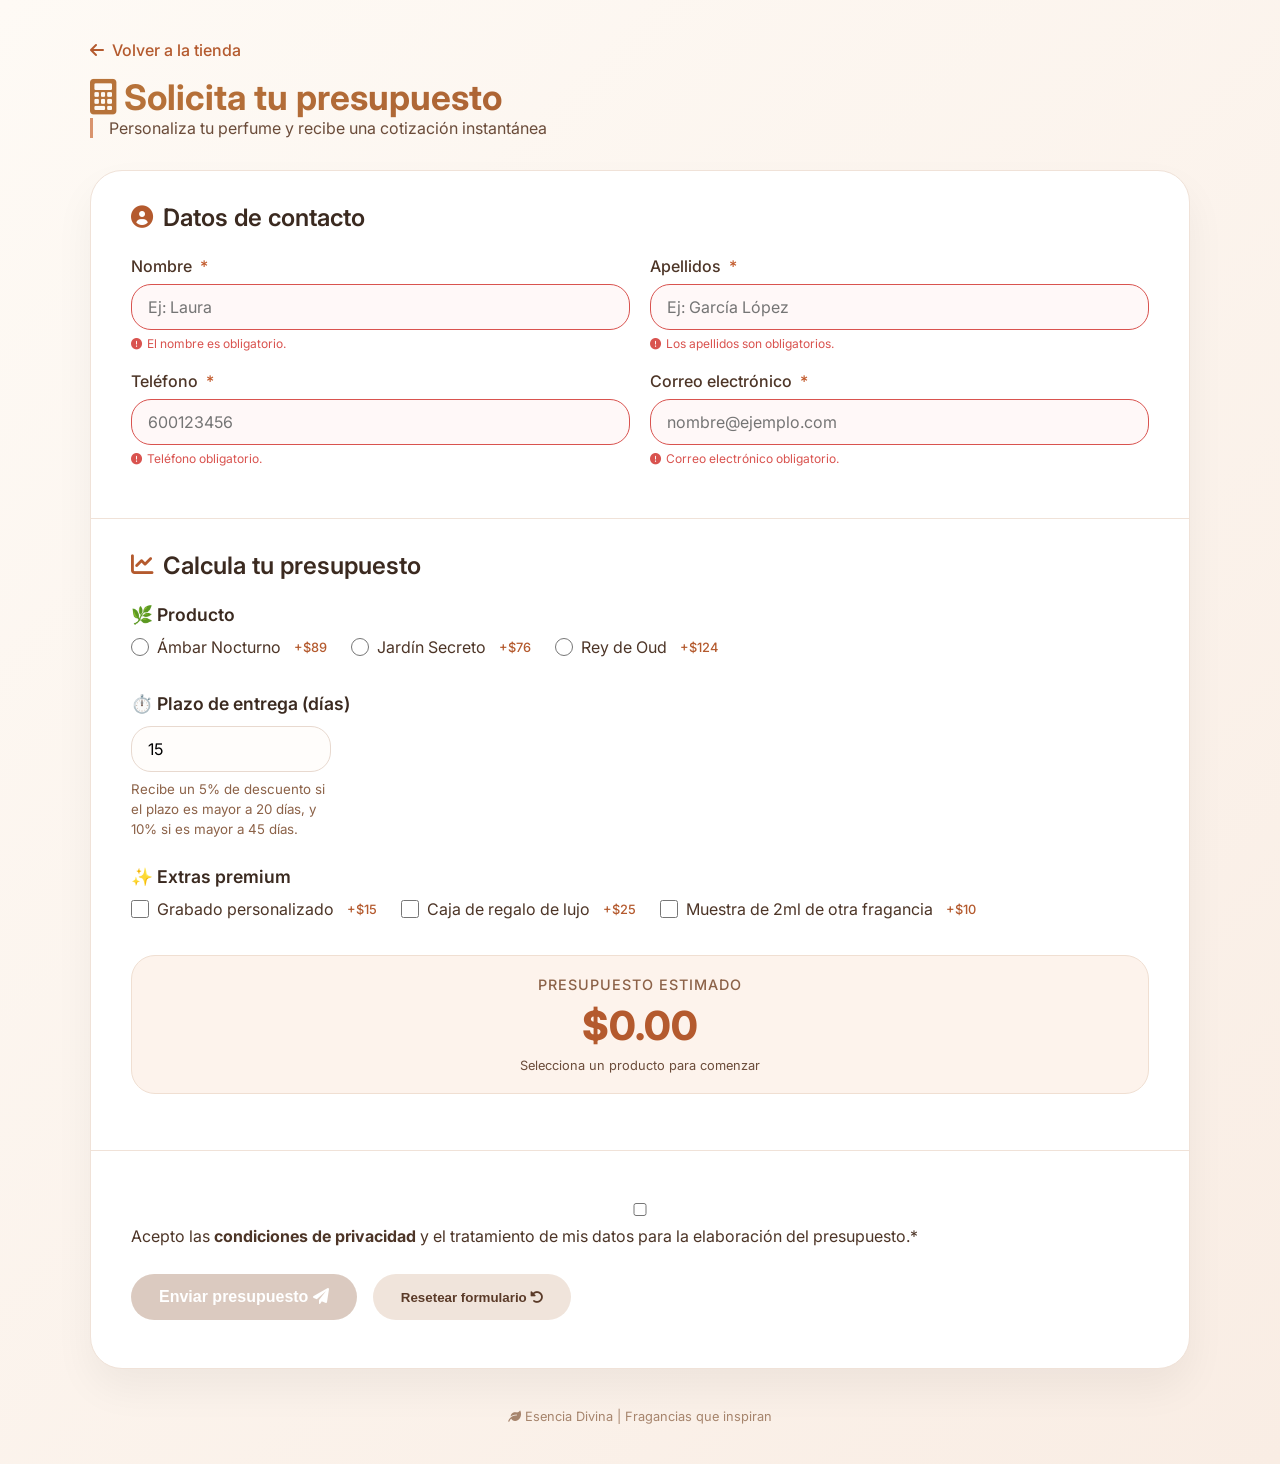
==== presupuesto2.html @ 8c03ccad "se modifica la barra de navegacion se ajusta tamaño de imagenes" ====
<!DOCTYPE html>
<html lang="es">
<head>
  <meta charset="UTF-8">
  <meta name="viewport" content="width=device-width, initial-scale=1.0">
  <title>Presupuesto - Esencia Divina</title>
  <!-- Google Fonts + Font Awesome -->
  <link href="https://fonts.googleapis.com/css2?family=Inter:opsz,wght@14..32,300;400;500;600;700&display=swap" rel="stylesheet">
  <link rel="stylesheet" href="https://cdnjs.cloudflare.com/ajax/libs/font-awesome/6.0.0-beta3/css/all.min.css">
  <style>
    * {
      margin: 0;
      padding: 0;
      box-sizing: border-box;
    }

    body {
      font-family: 'Inter', sans-serif;
      background: linear-gradient(135deg, #fefaf5 0%, #f9ede4 100%);
      color: #2e241f;
      min-height: 100vh;
      padding: 40px 24px;
    }

    .container {
      max-width: 1100px;
      margin: 0 auto;
    }

    /* Header con volver */
    .header-presupuesto {
      margin-bottom: 32px;
    }

    .back-link {
      display: inline-flex;
      align-items: center;
      gap: 8px;
      color: #b45a2e;
      text-decoration: none;
      font-weight: 500;
      transition: 0.2s;
    }

    .back-link:hover {
      color: #7a3b1c;
      transform: translateX(-3px);
    }

    h1 {
      font-size: 2.2rem;
      margin-top: 16px;
      font-weight: 700;
      background: linear-gradient(135deg, #b8743a, #9b4b2c);
      background-clip: text;
      -webkit-background-clip: text;
      color: transparent;
    }

    .subtitle {
      color: #6b4c3a;
      margin-bottom: 32px;
      border-left: 3px solid #d9946e;
      padding-left: 16px;
    }

    /* Tarjeta formulario */
    .form-card {
      background: white;
      border-radius: 32px;
      box-shadow: 0 20px 40px rgba(0, 0, 0, 0.05);
      overflow: hidden;
      border: 1px solid #f0e2d8;
    }

    .form-section {
      padding: 32px 40px;
      border-bottom: 1px solid #f0e2d8;
    }

    .form-section:last-child {
      border-bottom: none;
    }

    .section-title {
      font-size: 1.5rem;
      font-weight: 600;
      margin-bottom: 24px;
      display: flex;
      align-items: center;
      gap: 10px;
      color: #3b2a20;
    }

    .section-title i {
      color: #b45a2e;
      font-size: 1.4rem;
    }

    .form-group {
      margin-bottom: 20px;
    }

    label {
      display: block;
      font-weight: 500;
      margin-bottom: 8px;
      color: #4d3527;
    }

    label .required {
      color: #c25a2c;
      margin-left: 4px;
    }

    input, select {
      width: 100%;
      padding: 12px 16px;
      border: 1.5px solid #e8d9cf;
      border-radius: 20px;
      font-family: 'Inter', sans-serif;
      font-size: 1rem;
      transition: 0.2s;
      background: #fffdfb;
    }

    input:focus, select:focus {
      outline: none;
      border-color: #b45a2e;
      box-shadow: 0 0 0 3px rgba(180, 90, 46, 0.1);
    }

    .error-msg {
      font-size: 0.75rem;
      color: #d9534f;
      margin-top: 6px;
      display: flex;
      align-items: center;
      gap: 5px;
    }

    .error-msg i {
      font-size: 0.7rem;
    }

    .input-error {
      border-color: #d9534f !important;
      background-color: #fff8f8;
    }

    /* Dos columnas para datos contacto */
    .row-2cols {
      display: grid;
      grid-template-columns: 1fr 1fr;
      gap: 20px;
    }

    /* Presupuesto: producto, plazo, extras */
    .budget-option {
      margin-bottom: 28px;
    }

    .budget-option h3 {
      font-weight: 600;
      margin-bottom: 12px;
      font-size: 1.1rem;
      color: #3b2a20;
    }

    .radio-group {
      display: flex;
      flex-wrap: wrap;
      gap: 24px;
      margin-top: 8px;
    }

    .radio-group label {
      display: flex;
      align-items: center;
      gap: 8px;
      font-weight: normal;
      cursor: pointer;
    }

    .radio-group input[type="radio"] {
      width: 18px;
      height: 18px;
      accent-color: #b45a2e;
    }

    .extra-group {
      display: flex;
      flex-wrap: wrap;
      gap: 24px;
      margin-top: 8px;
    }

    .extra-group label {
      display: flex;
      align-items: center;
      gap: 8px;
      font-weight: normal;
      cursor: pointer;
    }

    .extra-group input[type="checkbox"] {
      width: 18px;
      height: 18px;
      accent-color: #b45a2e;
    }

    .price-badge {
      font-size: 0.8rem;
      color: #b45a2e;
      margin-left: 5px;
      font-weight: 500;
    }

    .plazo-input {
      max-width: 200px;
    }

    /* Resultado presupuesto */
    .presupuesto-result {
      background: #fdf3ec;
      border-radius: 24px;
      padding: 20px;
      margin: 24px 0;
      text-align: center;
      border: 1px solid #f0dfd2;
    }

    .presupuesto-result h4 {
      font-size: 0.9rem;
      font-weight: 500;
      letter-spacing: 1px;
      color: #8c6248;
    }

    .presupuesto-final {
      font-size: 2.5rem;
      font-weight: 800;
      color: #b45a2e;
      margin-top: 8px;
    }

    .presupuesto-detalle {
      font-size: 0.8rem;
      color: #6b4c3a;
      margin-top: 8px;
    }

    /* Condiciones y botones */
    .terms-group {
      margin: 20px 0 28px;
      display: flex;
      align-items: center;
      gap: 10px;
      flex-wrap: wrap;
    }

    .terms-group label {
      margin-bottom: 0;
      font-weight: normal;
      cursor: pointer;
    }

    .button-group {
      display: flex;
      gap: 16px;
      flex-wrap: wrap;
    }

    .btn-primary {
      background: #b45a2e;
      color: white;
      border: none;
      padding: 14px 28px;
      border-radius: 40px;
      font-weight: 600;
      cursor: pointer;
      transition: 0.2s;
      font-size: 1rem;
    }

    .btn-primary:hover:not(:disabled) {
      background: #914a24;
      transform: translateY(-2px);
    }

    .btn-primary:disabled {
      background: #cdb5a6;
      cursor: not-allowed;
      opacity: 0.7;
    }

    .btn-secondary {
      background: #f0e4db;
      color: #5a3a28;
      border: none;
      padding: 14px 28px;
      border-radius: 40px;
      font-weight: 600;
      cursor: pointer;
      transition: 0.2s;
    }

    .btn-secondary:hover {
      background: #e2d2c5;
    }

    footer {
      margin-top: 40px;
      text-align: center;
      font-size: 0.8rem;
      color: #a6846c;
    }

    @media (max-width: 700px) {
      .form-section {
        padding: 24px 20px;
      }
      .row-2cols {
        grid-template-columns: 1fr;
        gap: 0;
      }
      .presupuesto-final {
        font-size: 1.8rem;
      }
    }
  </style>
</head>
<body>
<div class="container">
  <div class="header-presupuesto">
    <a href="#" onclick="history.back(); return false;" class="back-link">
      <i class="fas fa-arrow-left"></i> Volver a la tienda
    </a>
    <h1><i class="fas fa-calculator"></i> Solicita tu presupuesto</h1>
    <div class="subtitle">Personaliza tu perfume y recibe una cotización instantánea</div>
  </div>

  <div class="form-card">
    <form id="budgetForm" novalidate>
      <!-- PARTE 1: DATOS DE CONTACTO -->
      <div class="form-section">
        <div class="section-title">
          <i class="fas fa-user-circle"></i> Datos de contacto
        </div>
        <div class="row-2cols">
          <div class="form-group">
            <label>Nombre <span class="required">*</span></label>
            <input type="text" id="nombre" placeholder="Ej: Laura" maxlength="15">
            <div class="error-msg" id="nombreError"></div>
          </div>
          <div class="form-group">
            <label>Apellidos <span class="required">*</span></label>
            <input type="text" id="apellidos" placeholder="Ej: García López" maxlength="40">
            <div class="error-msg" id="apellidosError"></div>
          </div>
        </div>
        <div class="row-2cols">
          <div class="form-group">
            <label>Teléfono <span class="required">*</span></label>
            <input type="tel" id="telefono" placeholder="600123456" maxlength="9">
            <div class="error-msg" id="telefonoError"></div>
          </div>
          <div class="form-group">
            <label>Correo electrónico <span class="required">*</span></label>
            <input type="email" id="email" placeholder="nombre@ejemplo.com">
            <div class="error-msg" id="emailError"></div>
          </div>
        </div>
      </div>

      <!-- PARTE 2: PRESUPUESTO (Producto, Plazo, Extras) -->
      <div class="form-section">
        <div class="section-title">
          <i class="fas fa-chart-line"></i> Calcula tu presupuesto
        </div>

        <!-- Producto (radio, 3 opciones con precio) -->
        <div class="budget-option">
          <h3>🌿 Producto</h3>
          <div class="radio-group" id="productGroup">
            <label>
              <input type="radio" name="producto" value="ambar" data-price="89"> Ámbar Nocturno <span class="price-badge">+$89</span>
            </label>
            <label>
              <input type="radio" name="producto" value="jardin" data-price="76"> Jardín Secreto <span class="price-badge">+$76</span>
            </label>
            <label>
              <input type="radio" name="producto" value="oud" data-price="124"> Rey de Oud <span class="price-badge">+$124</span>
            </label>
          </div>
        </div>

        <!-- Plazo (input numérico, meses/días: se aplica descuento) -->
        <div class="budget-option">
          <h3>⏱️ Plazo de entrega (días)</h3>
          <div class="plazo-input">
            <input type="number" id="plazo" min="1" max="90" value="15" step="1">
            <div class="error-msg" id="plazoError" style="color:#d9534f; font-size:0.7rem"></div>
            <small style="color:#8c6248;">Recibe un 5% de descuento si el plazo es mayor a 20 días, y 10% si es mayor a 45 días.</small>
          </div>
        </div>

        <!-- Extras (checkboxes con aumento de precio) -->
        <div class="budget-option">
          <h3>✨ Extras premium</h3>
          <div class="extra-group">
            <label>
              <input type="checkbox" id="extraGrabado" data-extra-price="15"> Grabado personalizado <span class="price-badge">+$15</span>
            </label>
            <label>
              <input type="checkbox" id="extraCaja" data-extra-price="25"> Caja de regalo de lujo <span class="price-badge">+$25</span>
            </label>
            <label>
              <input type="checkbox" id="extraMuestra" data-extra-price="10"> Muestra de 2ml de otra fragancia <span class="price-badge">+$10</span>
            </label>
          </div>
        </div>

        <!-- Campo de presupuesto dinámico -->
        <div class="presupuesto-result" id="presupuestoBox">
          <h4>PRESUPUESTO ESTIMADO</h4>
          <div class="presupuesto-final" id="presupuestoValor">$0.00</div>
          <div class="presupuesto-detalle" id="presupuestoDetalle">Selecciona un producto para comenzar</div>
        </div>
      </div>

      <!-- Condiciones y envío -->
      <div class="form-section">
        <div class="terms-group">
          <input type="checkbox" id="condiciones">
          <label for="condiciones">Acepto las <strong>condiciones de privacidad</strong> y el tratamiento de mis datos para la elaboración del presupuesto.*</label>
        </div>
        <div class="button-group">
          <button type="button" id="btnEnviar" class="btn-primary">Enviar presupuesto <i class="fas fa-paper-plane"></i></button>
          <button type="button" id="btnReset" class="btn-secondary">Resetear formulario <i class="fas fa-undo-alt"></i></button>
        </div>
        <div id="formFeedback" style="margin-top: 16px; font-size: 0.85rem;"></div>
      </div>
    </form>
  </div>
  <footer>
    <i class="fas fa-leaf"></i> Esencia Divina | Fragancias que inspiran
  </footer>
</div>

<script>
  // Elementos DOM
  // Contacto
  const nombreInput = document.getElementById('nombre');
  const apellidosInput = document.getElementById('apellidos');
  const telefonoInput = document.getElementById('telefono');
  const emailInput = document.getElementById('email');
  // Errores
  const nombreError = document.getElementById('nombreError');
  const apellidosError = document.getElementById('apellidosError');
  const telefonoError = document.getElementById('telefonoError');
  const emailError = document.getElementById('emailError');
  // Presupuesto
  const productRadios = document.querySelectorAll('input[name="producto"]');
  const plazoInput = document.getElementById('plazo');
  const extraGrabado = document.getElementById('extraGrabado');
  const extraCaja = document.getElementById('extraCaja');
  const extraMuestra = document.getElementById('extraMuestra');
  const presupuestoValorSpan = document.getElementById('presupuestoValor');
  const presupuestoDetalleSpan = document.getElementById('presupuestoDetalle');
  // Checkbox condiciones
  const condicionesCheck = document.getElementById('condiciones');
  const btnEnviar = document.getElementById('btnEnviar');
  const btnReset = document.getElementById('btnReset');
  const formFeedback = document.getElementById('formFeedback');

  // ----- Funciones de validación individuales (solo letras, longitud, etc) -----
  function validarNombre() {
    const nombre = nombreInput.value.trim();
    // Solo letras (incluye acentos y ñ) y espacios? El criterio dice "solo letras", sin espacios normalmente. Permitimos letras y espacios? Para apellidos completos permitimos espacios pero la consigna dice solo letras y max 40. Lo más estricto: letras y espacios simples entre palabras es razonable.
    // Usamos regex: letras y espacios (para nombre compuesto). Sin números ni símbolos.
    const regexLetras = /^[A-Za-zÁÉÍÓÚáéíóúÑñ\s]+$/;
    if (nombre === '') {
      nombreError.innerHTML = '<i class="fas fa-exclamation-circle"></i> El nombre es obligatorio.';
      nombreInput.classList.add('input-error');
      return false;
    }
    if (!regexLetras.test(nombre)) {
      nombreError.innerHTML = '<i class="fas fa-exclamation-circle"></i> Solo letras (sin números ni caracteres especiales).';
      nombreInput.classList.add('input-error');
      return false;
    }
    if (nombre.length > 15) {
      nombreError.innerHTML = '<i class="fas fa-exclamation-circle"></i> Máximo 15 caracteres.';
      nombreInput.classList.add('input-error');
      return false;
    }
    nombreError.innerHTML = '';
    nombreInput.classList.remove('input-error');
    return true;
  }

  function validarApellidos() {
    const apellidos = apellidosInput.value.trim();
    const regexLetras = /^[A-Za-zÁÉÍÓÚáéíóúÑñ\s]+$/;
    if (apellidos === '') {
      apellidosError.innerHTML = '<i class="fas fa-exclamation-circle"></i> Los apellidos son obligatorios.';
      apellidosInput.classList.add('input-error');
      return false;
    }
    if (!regexLetras.test(apellidos)) {
      apellidosError.innerHTML = '<i class="fas fa-exclamation-circle"></i> Solo letras y espacios.';
      apellidosInput.classList.add('input-error');
      return false;
    }
    if (apellidos.length > 40) {
      apellidosError.innerHTML = '<i class="fas fa-exclamation-circle"></i> Máximo 40 caracteres.';
      apellidosInput.classList.add('input-error');
      return false;
    }
    apellidosError.innerHTML = '';
    apellidosInput.classList.remove('input-error');
    return true;
  }

  function validarTelefono() {
    let telefono = telefonoInput.value.trim();
    const regexNumeros = /^\d+$/;
    if (telefono === '') {
      telefonoError.innerHTML = '<i class="fas fa-exclamation-circle"></i> Teléfono obligatorio.';
      telefonoInput.classList.add('input-error');
      return false;
    }
    if (!regexNumeros.test(telefono)) {
      telefonoError.innerHTML = '<i class="fas fa-exclamation-circle"></i> Solo números (sin espacios, ni guiones).';
      telefonoInput.classList.add('input-error');
      return false;
    }
    if (telefono.length > 9) {
      telefonoError.innerHTML = '<i class="fas fa-exclamation-circle"></i> Máximo 9 dígitos.';
      telefonoInput.classList.add('input-error');
      return false;
    }
    telefonoError.innerHTML = '';
    telefonoInput.classList.remove('input-error');
    return true;
  }

  function validarEmail() {
    const email = emailInput.value.trim();
    // Estándar de email básico
    const regexEmail = /^[^\s@]+@([^\s@.,]+\.)+[^\s@.,]{2,}$/;
    if (email === '') {
      emailError.innerHTML = '<i class="fas fa-exclamation-circle"></i> Correo electrónico obligatorio.';
      emailInput.classList.add('input-error');
      return false;
    }
    if (!regexEmail.test(email)) {
      emailError.innerHTML = '<i class="fas fa-exclamation-circle"></i> Formato inválido (ej: nombre@dominio.com).';
      emailInput.classList.add('input-error');
      return false;
    }
    emailError.innerHTML = '';
    emailInput.classList.remove('input-error');
    return true;
  }

  // Validación global de contacto
  function validarContacto() {
    const nombreOk = validarNombre();
    const apellidosOk = validarApellidos();
    const telefonoOk = validarTelefono();
    const emailOk = validarEmail();
    return nombreOk && apellidosOk && telefonoOk && emailOk;
  }

  // ----- Cálculo de presupuesto dinámico (producto, plazo, extras) -----
  function calcularPresupuesto() {
    // 1. Producto seleccionado
    let productoSeleccionado = null;
    let precioBase = 0;
    let nombreProducto = '';
    for (const radio of productRadios) {
      if (radio.checked) {
        productoSeleccionado = radio.value;
        precioBase = parseFloat(radio.getAttribute('data-price'));
        if (productoSeleccionado === 'ambar') nombreProducto = 'Ámbar Nocturno';
        else if (productoSeleccionado === 'jardin') nombreProducto = 'Jardín Secreto';
        else if (productoSeleccionado === 'oud') nombreProducto = 'Rey de Oud';
        break;
      }
    }

    if (!productoSeleccionado) {
      presupuestoValorSpan.innerText = '$0.00';
      presupuestoDetalleSpan.innerText = 'Selecciona un producto para comenzar';
      return 0;
    }

    // 2. Plazo (días) y descuento
    let plazo = parseInt(plazoInput.value);
    if (isNaN(plazo) || plazo < 1) plazo = 1;
    if (plazo > 90) plazo = 90; // clamp visual
    let descuento = 0;
    if (plazo > 45) descuento = 0.10;   // 10% descuento
    else if (plazo > 20) descuento = 0.05; // 5% descuento
    else descuento = 0;

    // 3. Extras
    let extrasTotal = 0;
    let extrasList = [];
    if (extraGrabado.checked) {
      extrasTotal += 15;
      extrasList.push('Grabado (+$15)');
    }
    if (extraCaja.checked) {
      extrasTotal += 25;
      extrasList.push('Caja lujo (+$25)');
    }
    if (extraMuestra.checked) {
      extrasTotal += 10;
      extrasList.push('Muestra extra (+$10)');
    }

    // Cálculo final
    let subtotal = precioBase + extrasTotal;
    let descuentoAplicado = subtotal * descuento;
    let total = subtotal - descuentoAplicado;
    total = Math.round(total * 100) / 100;

    // Mostrar detalle formateado
    let descuentoTexto = descuento > 0 ? ` (${descuento * 100}% descuento por plazo >${plazo > 45 ? '45' : '20'} días)` : '';
    presupuestoValorSpan.innerText = `$${total.toFixed(2)}`;
    let extrasTexto = extrasList.length ? ` + Extras: ${extrasList.join(', ')}` : ' sin extras';
    presupuestoDetalleSpan.innerHTML = `${nombreProducto} ($${precioBase})${extrasTexto} - Plazo: ${plazo} días${descuentoTexto}<br><strong>Total: $${total.toFixed(2)}</strong>`;
    return total;
  }

  // Escuchar cambios en producto, plazo, extras
  function bindBudgetEvents() {
    productRadios.forEach(radio => {
      radio.addEventListener('change', () => {
        calcularPresupuesto();
        actualizarBotonEnviar();
      });
    });
    plazoInput.addEventListener('input', () => {
      let val = parseInt(plazoInput.value);
      if (isNaN(val) || val < 1) plazoInput.value = 1;
      if (val > 90) plazoInput.value = 90;
      calcularPresupuesto();
      actualizarBotonEnviar();
    });
    extraGrabado.addEventListener('change', () => { calcularPresupuesto(); actualizarBotonEnviar(); });
    extraCaja.addEventListener('change', () => { calcularPresupuesto(); actualizarBotonEnviar(); });
    extraMuestra.addEventListener('change', () => { calcularPresupuesto(); actualizarBotonEnviar(); });
  }

  // Validación de que todos los campos contacto + producto seleccionado + condiciones marcadas
  function isFormCompleto() {
    // Contacto validado
    const contactoValido = validarContacto();
    // Producto seleccionado
    let productSelected = false;
    for (const radio of productRadios) {
      if (radio.checked) { productSelected = true; break; }
    }
    const condicionesOk = condicionesCheck.checked;
    // Plazo debe ser válido
    let plazoValido = true;
    const plazoVal = parseInt(plazoInput.value);
    if (isNaN(plazoVal) || plazoVal < 1 || plazoVal > 90) plazoValido = false;

    return contactoValido && productSelected && condicionesOk && plazoValido;
  }

  function actualizarBotonEnviar() {
    if (isFormCompleto()) {
      btnEnviar.disabled = false;
    } else {
      btnEnviar.disabled = true;
    }
  }

  // Resetear formulario completo
  function resetFormulario() {
    // Limpiar campos contacto
    nombreInput.value = '';
    apellidosInput.value = '';
    telefonoInput.value = '';
    emailInput.value = '';
    // Limpiar errores visuales
    [nombreInput, apellidosInput, telefonoInput, emailInput].forEach(inp => inp.classList.remove('input-error'));
    nombreError.innerHTML = '';
    apellidosError.innerHTML = '';
    telefonoError.innerHTML = '';
    emailError.innerHTML = '';
    // Resetear producto (ninguno seleccionado)
    productRadios.forEach(radio => radio.checked = false);
    // Resetear plazo a 15 por defecto
    plazoInput.value = 15;
    // Desmarcar extras
    extraGrabado.checked = false;
    extraCaja.checked = false;
    extraMuestra.checked = false;
    // Desmarcar condiciones
    condicionesCheck.checked = false;
    // Recalcular presupuesto (mostrará 0)
    calcularPresupuesto();
    formFeedback.innerHTML = '';
    btnEnviar.disabled = true;  // porque falta producto, condiciones y contacto
  }

  // Envío del presupuesto
  function enviarPresupuesto() {
    if (!isFormCompleto()) {
      formFeedback.innerHTML = '<span style="color:#d9534f;"><i class="fas fa-times-circle"></i> Completa todos los datos de contacto, selecciona un producto, acepta las condiciones y verifica el plazo.</span>';
      return;
    }
    // Validación extra de email etc ya está hecha.
    const nombre = nombreInput.value.trim();
    const apellidos = apellidosInput.value.trim();
    const telefono = telefonoInput.value.trim();
    const email = emailInput.value.trim();

    let productoSeleccionadoNombre = '';
    let precioFinal = 0;
    for (const radio of productRadios) {
      if (radio.checked) {
        if (radio.value === 'ambar') productoSeleccionadoNombre = 'Ámbar Nocturno';
        else if (radio.value === 'jardin') productoSeleccionadoNombre = 'Jardín Secreto';
        else productoSeleccionadoNombre = 'Rey de Oud';
        break;
      }
    }
    precioFinal = parseFloat(presupuestoValorSpan.innerText.replace('$', ''));
    const plazo = plazoInput.value;
    const extras = [];
    if (extraGrabado.checked) extras.push('Grabado');
    if (extraCaja.checked) extras.push('Caja lujo');
    if (extraMuestra.checked) extras.push('Muestra extra');
    const extrasStr = extras.length ? extras.join(', ') : 'Ninguno';

    // Simular envío satisfactorio
    formFeedback.innerHTML = `<span style="color:#2c7a4a;"><i class="fas fa-check-circle"></i> ¡Presupuesto enviado! Hemos recibido tu solicitud. Revisaremos los datos: ${nombre} ${apellidos}, tel: ${telefono}, email: ${email}. Producto: ${productoSeleccionadoNombre}, plazo: ${plazo} días, extras: ${extrasStr}. Total: $${precioFinal.toFixed(2)}. Te contactaremos pronto.</span>`;
    // Opcional: reset? No se pide, pero se puede dejar mensaje.
    // Deshabilitar botón momentáneamente para evitar doble envío?
    btnEnviar.disabled = true;
    setTimeout(() => {
      if (isFormCompleto()) btnEnviar.disabled = false;
    }, 2000);
  }

  // Listeners adicionales a inputs de contacto para actualizar botón y validación en tiempo real
  function bindContactEvents() {
    nombreInput.addEventListener('input', () => { validarNombre(); actualizarBotonEnviar(); });
    apellidosInput.addEventListener('input', () => { validarApellidos(); actualizarBotonEnviar(); });
    telefonoInput.addEventListener('input', () => { validarTelefono(); actualizarBotonEnviar(); });
    emailInput.addEventListener('input', () => { validarEmail(); actualizarBotonEnviar(); });
    condicionesCheck.addEventListener('change', () => actualizarBotonEnviar());
    plazoInput.addEventListener('input', () => actualizarBotonEnviar());
  }

  // Inicializar
  function init() {
    bindBudgetEvents();
    bindContactEvents();
    // Seleccionar un producto por defecto? La consigna no lo exige, pero para que el usuario vea ejemplo opcional mejor dejamos sin ninguno seleccionado. Así obliga a elegir.
    // Calculamos presupuesto inicial (0)
    calcularPresupuesto();
    actualizarBotonEnviar();
    btnEnviar.addEventListener('click', enviarPresupuesto);
    btnReset.addEventListener('click', resetFormulario);
    // Validación extra en submit manual
  }
  init();
</script>
</body>
</html>
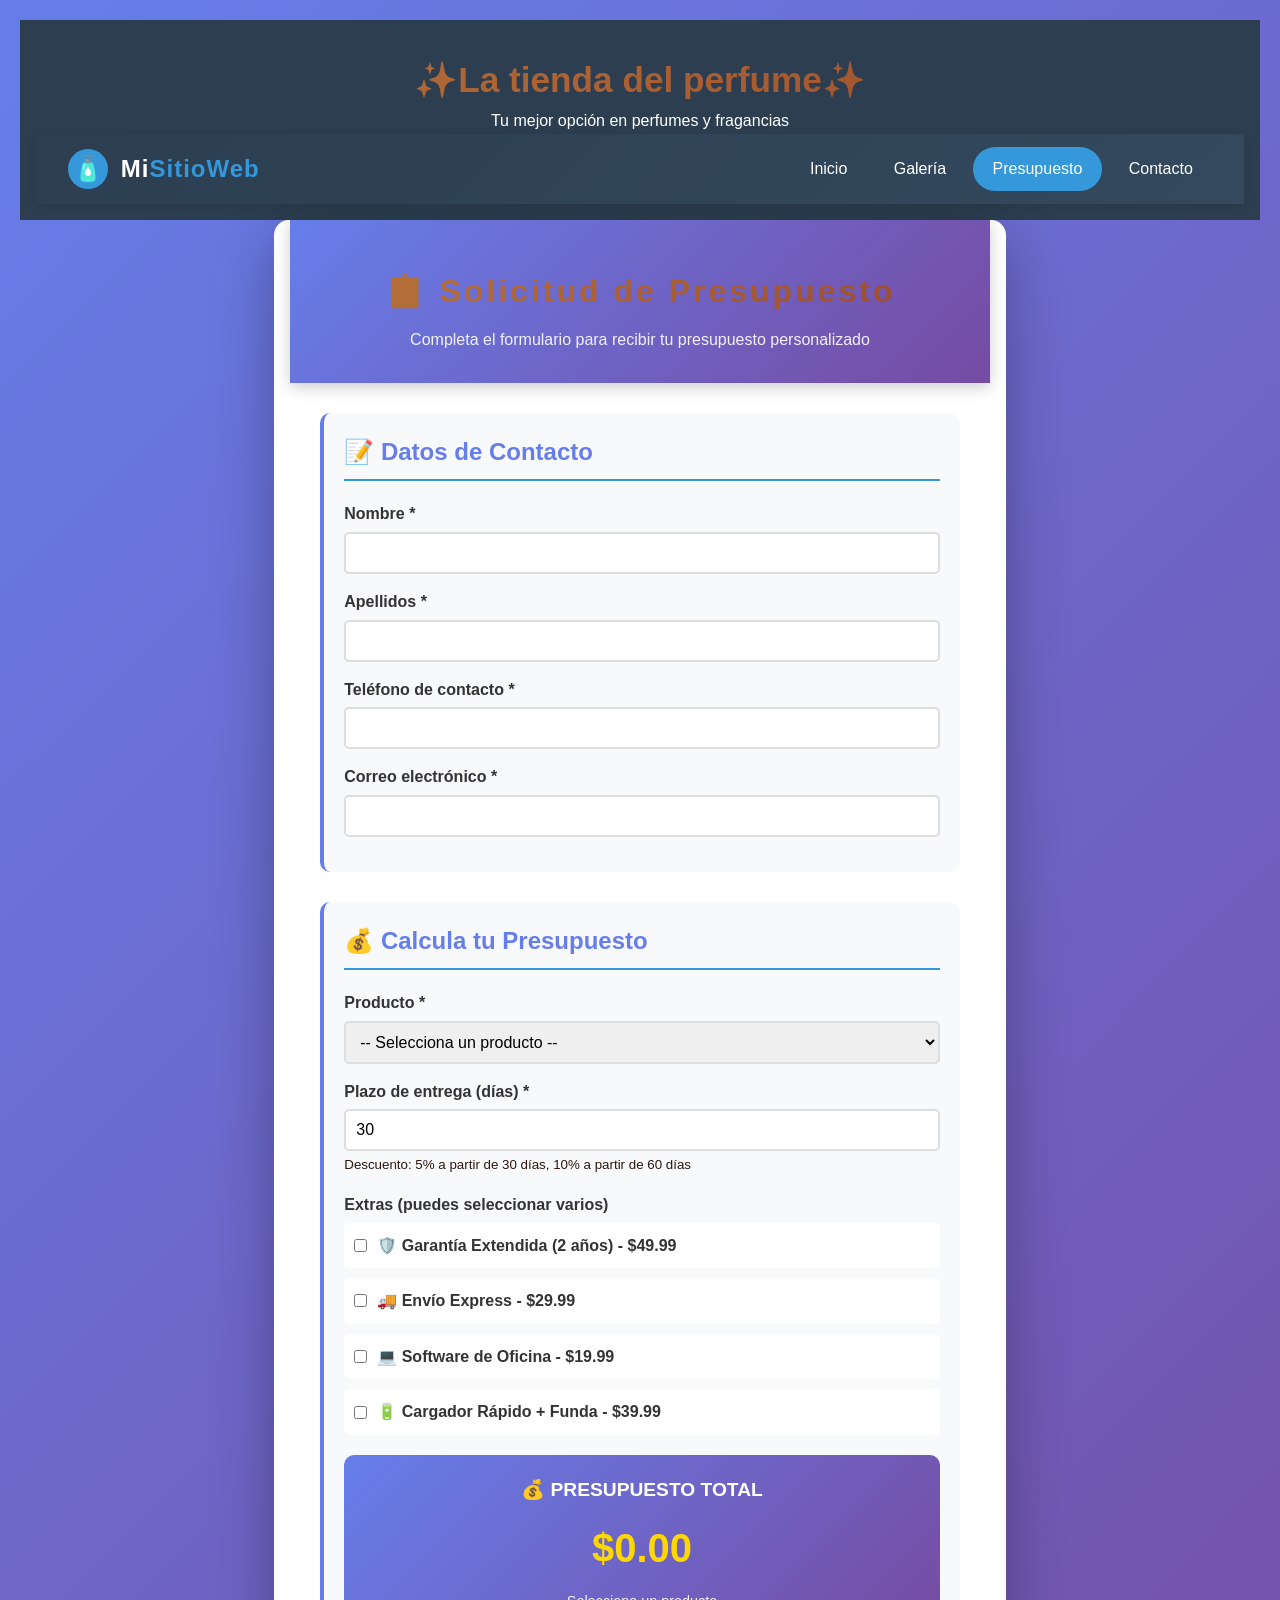
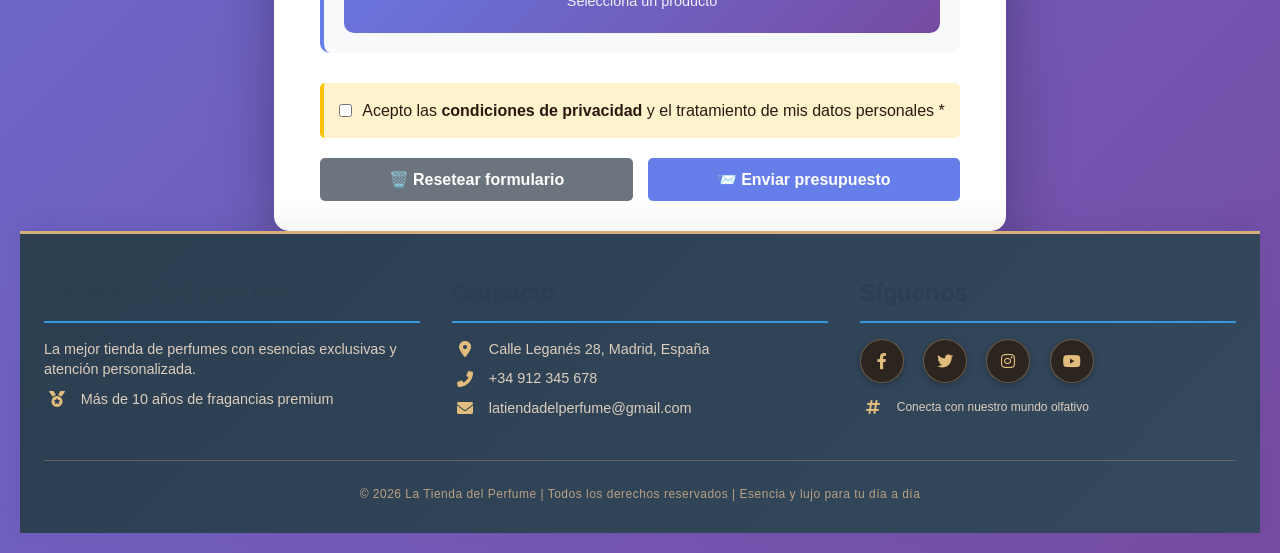
==== commit 326241a4: "se modifica la pagina de presupuesto" ====
--- a/presupuesto2.html
+++ b/presupuesto2.html
@@ -1,779 +1,229 @@
 <!DOCTYPE html>
 <html lang="es">
 <head>
-  <meta charset="UTF-8">
-  <meta name="viewport" content="width=device-width, initial-scale=1.0">
-  <title>Presupuesto - Esencia Divina</title>
-  <!-- Google Fonts + Font Awesome -->
-  <link href="https://fonts.googleapis.com/css2?family=Inter:opsz,wght@14..32,300;400;500;600;700&display=swap" rel="stylesheet">
-  <link rel="stylesheet" href="https://cdnjs.cloudflare.com/ajax/libs/font-awesome/6.0.0-beta3/css/all.min.css">
-  <style>
-    * {
-      margin: 0;
-      padding: 0;
-      box-sizing: border-box;
-    }
-
-    body {
-      font-family: 'Inter', sans-serif;
-      background: linear-gradient(135deg, #fefaf5 0%, #f9ede4 100%);
-      color: #2e241f;
-      min-height: 100vh;
-      padding: 40px 24px;
-    }
-
-    .container {
-      max-width: 1100px;
-      margin: 0 auto;
-    }
-
-    /* Header con volver */
-    .header-presupuesto {
-      margin-bottom: 32px;
-    }
-
-    .back-link {
-      display: inline-flex;
-      align-items: center;
-      gap: 8px;
-      color: #b45a2e;
-      text-decoration: none;
-      font-weight: 500;
-      transition: 0.2s;
-    }
-
-    .back-link:hover {
-      color: #7a3b1c;
-      transform: translateX(-3px);
-    }
-
-    h1 {
-      font-size: 2.2rem;
-      margin-top: 16px;
-      font-weight: 700;
-      background: linear-gradient(135deg, #b8743a, #9b4b2c);
-      background-clip: text;
-      -webkit-background-clip: text;
-      color: transparent;
-    }
-
-    .subtitle {
-      color: #6b4c3a;
-      margin-bottom: 32px;
-      border-left: 3px solid #d9946e;
-      padding-left: 16px;
-    }
-
-    /* Tarjeta formulario */
-    .form-card {
-      background: white;
-      border-radius: 32px;
-      box-shadow: 0 20px 40px rgba(0, 0, 0, 0.05);
-      overflow: hidden;
-      border: 1px solid #f0e2d8;
-    }
-
-    .form-section {
-      padding: 32px 40px;
-      border-bottom: 1px solid #f0e2d8;
-    }
-
-    .form-section:last-child {
-      border-bottom: none;
-    }
-
-    .section-title {
-      font-size: 1.5rem;
-      font-weight: 600;
-      margin-bottom: 24px;
-      display: flex;
-      align-items: center;
-      gap: 10px;
-      color: #3b2a20;
-    }
-
-    .section-title i {
-      color: #b45a2e;
-      font-size: 1.4rem;
-    }
-
-    .form-group {
-      margin-bottom: 20px;
-    }
-
-    label {
-      display: block;
-      font-weight: 500;
-      margin-bottom: 8px;
-      color: #4d3527;
-    }
-
-    label .required {
-      color: #c25a2c;
-      margin-left: 4px;
-    }
-
-    input, select {
-      width: 100%;
-      padding: 12px 16px;
-      border: 1.5px solid #e8d9cf;
-      border-radius: 20px;
-      font-family: 'Inter', sans-serif;
-      font-size: 1rem;
-      transition: 0.2s;
-      background: #fffdfb;
-    }
-
-    input:focus, select:focus {
-      outline: none;
-      border-color: #b45a2e;
-      box-shadow: 0 0 0 3px rgba(180, 90, 46, 0.1);
-    }
-
-    .error-msg {
-      font-size: 0.75rem;
-      color: #d9534f;
-      margin-top: 6px;
-      display: flex;
-      align-items: center;
-      gap: 5px;
-    }
-
-    .error-msg i {
-      font-size: 0.7rem;
-    }
-
-    .input-error {
-      border-color: #d9534f !important;
-      background-color: #fff8f8;
-    }
-
-    /* Dos columnas para datos contacto */
-    .row-2cols {
-      display: grid;
-      grid-template-columns: 1fr 1fr;
-      gap: 20px;
-    }
-
-    /* Presupuesto: producto, plazo, extras */
-    .budget-option {
-      margin-bottom: 28px;
-    }
-
-    .budget-option h3 {
-      font-weight: 600;
-      margin-bottom: 12px;
-      font-size: 1.1rem;
-      color: #3b2a20;
-    }
-
-    .radio-group {
-      display: flex;
-      flex-wrap: wrap;
-      gap: 24px;
-      margin-top: 8px;
-    }
-
-    .radio-group label {
-      display: flex;
-      align-items: center;
-      gap: 8px;
-      font-weight: normal;
-      cursor: pointer;
-    }
-
-    .radio-group input[type="radio"] {
-      width: 18px;
-      height: 18px;
-      accent-color: #b45a2e;
-    }
-
-    .extra-group {
-      display: flex;
-      flex-wrap: wrap;
-      gap: 24px;
-      margin-top: 8px;
-    }
-
-    .extra-group label {
-      display: flex;
-      align-items: center;
-      gap: 8px;
-      font-weight: normal;
-      cursor: pointer;
-    }
-
-    .extra-group input[type="checkbox"] {
-      width: 18px;
-      height: 18px;
-      accent-color: #b45a2e;
-    }
-
-    .price-badge {
-      font-size: 0.8rem;
-      color: #b45a2e;
-      margin-left: 5px;
-      font-weight: 500;
-    }
-
-    .plazo-input {
-      max-width: 200px;
-    }
-
-    /* Resultado presupuesto */
-    .presupuesto-result {
-      background: #fdf3ec;
-      border-radius: 24px;
-      padding: 20px;
-      margin: 24px 0;
-      text-align: center;
-      border: 1px solid #f0dfd2;
-    }
-
-    .presupuesto-result h4 {
-      font-size: 0.9rem;
-      font-weight: 500;
-      letter-spacing: 1px;
-      color: #8c6248;
-    }
-
-    .presupuesto-final {
-      font-size: 2.5rem;
-      font-weight: 800;
-      color: #b45a2e;
-      margin-top: 8px;
-    }
-
-    .presupuesto-detalle {
-      font-size: 0.8rem;
-      color: #6b4c3a;
-      margin-top: 8px;
-    }
-
-    /* Condiciones y botones */
-    .terms-group {
-      margin: 20px 0 28px;
-      display: flex;
-      align-items: center;
-      gap: 10px;
-      flex-wrap: wrap;
-    }
-
-    .terms-group label {
-      margin-bottom: 0;
-      font-weight: normal;
-      cursor: pointer;
-    }
-
-    .button-group {
-      display: flex;
-      gap: 16px;
-      flex-wrap: wrap;
-    }
-
-    .btn-primary {
-      background: #b45a2e;
-      color: white;
-      border: none;
-      padding: 14px 28px;
-      border-radius: 40px;
-      font-weight: 600;
-      cursor: pointer;
-      transition: 0.2s;
-      font-size: 1rem;
-    }
-
-    .btn-primary:hover:not(:disabled) {
-      background: #914a24;
-      transform: translateY(-2px);
-    }
-
-    .btn-primary:disabled {
-      background: #cdb5a6;
-      cursor: not-allowed;
-      opacity: 0.7;
-    }
-
-    .btn-secondary {
-      background: #f0e4db;
-      color: #5a3a28;
-      border: none;
-      padding: 14px 28px;
-      border-radius: 40px;
-      font-weight: 600;
-      cursor: pointer;
-      transition: 0.2s;
-    }
-
-    .btn-secondary:hover {
-      background: #e2d2c5;
-    }
-
-    footer {
-      margin-top: 40px;
-      text-align: center;
-      font-size: 0.8rem;
-      color: #a6846c;
-    }
-
-    @media (max-width: 700px) {
-      .form-section {
-        padding: 24px 20px;
-      }
-      .row-2cols {
-        grid-template-columns: 1fr;
-        gap: 0;
-      }
-      .presupuesto-final {
-        font-size: 1.8rem;
-      }
-    }
-  </style>
+    <meta charset="UTF-8">
+    <meta name="viewport" content="width=device-width, initial-scale=1.0">
+    <title>Presupuesto - Tienda Online</title>
+    <link rel="stylesheet" href="css/style.css">
+    <link
+      rel="stylesheet"
+      href="https://cdnjs.cloudflare.com/ajax/libs/font-awesome/6.0.0-beta3/css/all.min.css">
 </head>
+
 <body>
-<div class="container">
-  <div class="header-presupuesto">
-    <a href="#" onclick="history.back(); return false;" class="back-link">
-      <i class="fas fa-arrow-left"></i> Volver a la tienda
-    </a>
-    <h1><i class="fas fa-calculator"></i> Solicita tu presupuesto</h1>
-    <div class="subtitle">Personaliza tu perfume y recibe una cotización instantánea</div>
-  </div>
-
-  <div class="form-card">
-    <form id="budgetForm" novalidate>
-      <!-- PARTE 1: DATOS DE CONTACTO -->
-      <div class="form-section">
-        <div class="section-title">
-          <i class="fas fa-user-circle"></i> Datos de contacto
-        </div>
-        <div class="row-2cols">
-          <div class="form-group">
-            <label>Nombre <span class="required">*</span></label>
-            <input type="text" id="nombre" placeholder="Ej: Laura" maxlength="15">
-            <div class="error-msg" id="nombreError"></div>
+    <header>
+      <h1>✨La tienda del perfume✨</h1>
+      <p>Tu mejor opción en perfumes y fragancias</p>
+
+      <!-- Navbar sencillo -->
+
+      <!-- Navbar sencilla con logo llamativo -->
+      <div class="navbar">
+        <div class="navbar-container">
+          <div class="navbar-logo">
+            <div class="navbar-logo-icon">🧴</div>
+            <a href="../index.html">Mi<span>SitioWeb</span></a>
           </div>
-          <div class="form-group">
-            <label>Apellidos <span class="required">*</span></label>
-            <input type="text" id="apellidos" placeholder="Ej: García López" maxlength="40">
-            <div class="error-msg" id="apellidosError"></div>
+          <div class="navbar-menu" id="navbarMenu">
+            <a href="../index.html">Inicio</a>
+            <a href="./galeria.html">Galería</a>
+            <a href="./presupuesto.html" class="active">Presupuesto</a>
+            <a href="./contacto.html">Contacto</a>
           </div>
         </div>
-        <div class="row-2cols">
-          <div class="form-group">
-            <label>Teléfono <span class="required">*</span></label>
-            <input type="tel" id="telefono" placeholder="600123456" maxlength="9">
-            <div class="error-msg" id="telefonoError"></div>
+      </div>
+    </header>
+    <div class="container">
+        <div class="header">
+            <h1>📋 Solicitud de Presupuesto</h1>
+            <p>Completa el formulario para recibir tu presupuesto personalizado</p>
+        </div>
+
+        <div class="form-content">
+            <form id="presupuestoForm">
+                <!-- Datos de Contacto -->
+                <div class="section">
+                    <h2>📝 Datos de Contacto</h2>
+                    
+                    <div class="form-group">
+                        <label for="nombre">Nombre *</label>
+                        <input type="text" id="nombre" name="nombre" maxlength="15">
+                        <div class="error-message" id="errorNombre">El nombre solo puede contener letras (máx. 15 caracteres)</div>
+                    </div>
+
+                    <div class="form-group">
+                        <label for="apellidos">Apellidos *</label>
+                        <input type="text" id="apellidos" name="apellidos" maxlength="40">
+                        <div class="error-message" id="errorApellidos">Los apellidos solo pueden contener letras (máx. 40 caracteres)</div>
+                    </div>
+
+                    <div class="form-group">
+                        <label for="telefono">Teléfono de contacto *</label>
+                        <input type="tel" id="telefono" name="telefono" maxlength="9">
+                        <div class="error-message" id="errorTelefono">El teléfono solo puede contener números (máx. 9 dígitos)</div>
+                    </div>
+
+                    <div class="form-group">
+                        <label for="email">Correo electrónico *</label>
+                        <input type="email" id="email" name="email">
+                        <div class="error-message" id="errorEmail">Introduce un correo electrónico válido (ejemplo: nombre@dominio.com)</div>
+                    </div>
+                </div>
+
+                <!-- Presupuesto -->
+                <div class="section">
+                    <h2>💰 Calcula tu Presupuesto</h2>
+                    
+                    <div class="form-group">
+                        <label for="producto">Producto *</label>
+                        <select id="producto" name="producto">
+                            <option value="0">-- Selecciona un producto --</option>
+                            <option value="899.99">💻 Laptop Gaming - $899.99</option>
+                            <option value="599.99">📱 Smartphone Premium - $599.99</option>
+                            <option value="299.99">🎧 Audífonos Bluetooth - $299.99</option>
+                        </select>
+                    </div>
+
+                    <div class="form-group">
+                        <label for="plazo">Plazo de entrega (días) *</label>
+                        <input type="number" id="plazo" name="plazo" min="1" max="90" value="30">
+                        <small>Descuento: 5% a partir de 30 días, 10% a partir de 60 días</small>
+                    </div>
+
+                    <div class="form-group">
+                        <label>Extras (puedes seleccionar varios)</label>
+                        <div class="extras-group">
+                            <div class="extra-item">
+                                <input type="checkbox" id="extra1" value="49.99">
+                                <label for="extra1">🛡️ Garantía Extendida (2 años) - $49.99</label>
+                            </div>
+                            <div class="extra-item">
+                                <input type="checkbox" id="extra2" value="29.99">
+                                <label for="extra2">🚚 Envío Express - $29.99</label>
+                            </div>
+                            <div class="extra-item">
+                                <input type="checkbox" id="extra3" value="19.99">
+                                <label for="extra3">💻 Software de Oficina - $19.99</label>
+                            </div>
+                            <div class="extra-item">
+                                <input type="checkbox" id="extra4" value="39.99">
+                                <label for="extra4">🔋 Cargador Rápido + Funda - $39.99</label>
+                            </div>
+                        </div>
+                    </div>
+
+                    <!-- Presupuesto en tiempo real -->
+                    <div class="presupuesto-box">
+                        <h3>💰 PRESUPUESTO TOTAL</h3>
+                        <div class="presupuesto-total" id="presupuestoTotal">$0.00</div>
+                        <div class="presupuesto-detalle" id="presupuestoDetalle"></div>
+                    </div>
+                </div>
+
+                <!-- Condiciones y envío -->
+                <div class="conditions">
+                    <label>
+                        <input type="checkbox" id="condiciones">
+                        <span>Acepto las <strong>condiciones de privacidad</strong> y el tratamiento de mis datos personales *</span>
+                    </label>
+                </div>
+
+                <div class="buttons">
+                    <button type="button" class="btn btn-secondary" onclick="resetFormulario()">🗑️ Resetear formulario</button>
+                    <button type="button" class="btn btn-primary" onclick="enviarFormulario()">📨 Enviar presupuesto</button>
+                </div>
+
+                <div id="successMessage" class="success-message">
+                    ✅ ¡Presupuesto enviado con éxito! En breve recibirás un correo con los detalles.
+                </div>
+            </form>
+        </div>
+    </div>
+
+     <script src="../js/presupuesto.js"></script>
+    <!-- FOOTER COMPLETO CON LOGOS DE REDES SOCIALES (Iconos vectoriales FontAwesome) -->
+    <footer>
+      <div class="footer-container">
+        <!-- Sección 1: Información de la tienda -->
+        <div class="footer-section">
+          <h2>La tienda del perfume</h2>
+          <p>
+            La mejor tienda de perfumes con esencias exclusivas y atención
+            personalizada.
+          </p>
+          <p>
+            <i class="fas fa-medal"></i> Más de 10 años de fragancias premium
+          </p>
+        </div>
+
+        <!-- Sección 2: Contacto con íconos -->
+        <div class="footer-section">
+          <h2>Contacto</h2>
+          <p>
+            <i class="fas fa-map-marker-alt"></i> Calle Leganés 28, Madrid,
+            España
+          </p>
+          <p><i class="fas fa-phone-alt"></i> +34 912 345 678</p>
+          <p><i class="fas fa-envelope"></i> latiendadelperfume@gmail.com</p>
+        </div>
+
+        <!-- Sección 3: Síguenos (con logos de redes sociales totalmente funcionales) -->
+        <div class="footer-section">
+          <h2>Síguenos</h2>
+          <div class="social-links">
+            <!-- Logo de Facebook -->
+            <a
+              href="https://facebook.com"
+              class="social-link"
+              target="_blank"
+              rel="noopener noreferrer"
+              aria-label="Facebook"
+            >
+              <i class="fab fa-facebook-f"></i>
+            </a>
+            <!-- Logo de Twitter (X) -->
+            <a
+              href="https://twitter.com"
+              class="social-link"
+              target="_blank"
+              rel="noopener noreferrer"
+              aria-label="Twitter"
+            >
+              <i class="fab fa-twitter"></i>
+            </a>
+            <!-- Logo de Instagram -->
+            <a
+              href="https://instagram.com"
+              class="social-link"
+              target="_blank"
+              rel="noopener noreferrer"
+              aria-label="Instagram"
+            >
+              <i class="fab fa-instagram"></i>
+            </a>
+            <!-- Logo de YouTube -->
+            <a
+              href="https://youtube.com"
+              class="social-link"
+              target="_blank"
+              rel="noopener noreferrer"
+              aria-label="YouTube"
+            >
+              <i class="fab fa-youtube"></i>
+            </a>
           </div>
-          <div class="form-group">
-            <label>Correo electrónico <span class="required">*</span></label>
-            <input type="email" id="email" placeholder="nombre@ejemplo.com">
-            <div class="error-msg" id="emailError"></div>
-          </div>
+          <!-- Mensaje adicional sobre redes -->
+          <p style="margin-top: 1rem; font-size: 0.75rem">
+            <i class="fas fa-hashtag"></i> Conecta con nuestro mundo olfativo
+          </p>
         </div>
       </div>
-
-      <!-- PARTE 2: PRESUPUESTO (Producto, Plazo, Extras) -->
-      <div class="form-section">
-        <div class="section-title">
-          <i class="fas fa-chart-line"></i> Calcula tu presupuesto
-        </div>
-
-        <!-- Producto (radio, 3 opciones con precio) -->
-        <div class="budget-option">
-          <h3>🌿 Producto</h3>
-          <div class="radio-group" id="productGroup">
-            <label>
-              <input type="radio" name="producto" value="ambar" data-price="89"> Ámbar Nocturno <span class="price-badge">+$89</span>
-            </label>
-            <label>
-              <input type="radio" name="producto" value="jardin" data-price="76"> Jardín Secreto <span class="price-badge">+$76</span>
-            </label>
-            <label>
-              <input type="radio" name="producto" value="oud" data-price="124"> Rey de Oud <span class="price-badge">+$124</span>
-            </label>
-          </div>
-        </div>
-
-        <!-- Plazo (input numérico, meses/días: se aplica descuento) -->
-        <div class="budget-option">
-          <h3>⏱️ Plazo de entrega (días)</h3>
-          <div class="plazo-input">
-            <input type="number" id="plazo" min="1" max="90" value="15" step="1">
-            <div class="error-msg" id="plazoError" style="color:#d9534f; font-size:0.7rem"></div>
-            <small style="color:#8c6248;">Recibe un 5% de descuento si el plazo es mayor a 20 días, y 10% si es mayor a 45 días.</small>
-          </div>
-        </div>
-
-        <!-- Extras (checkboxes con aumento de precio) -->
-        <div class="budget-option">
-          <h3>✨ Extras premium</h3>
-          <div class="extra-group">
-            <label>
-              <input type="checkbox" id="extraGrabado" data-extra-price="15"> Grabado personalizado <span class="price-badge">+$15</span>
-            </label>
-            <label>
-              <input type="checkbox" id="extraCaja" data-extra-price="25"> Caja de regalo de lujo <span class="price-badge">+$25</span>
-            </label>
-            <label>
-              <input type="checkbox" id="extraMuestra" data-extra-price="10"> Muestra de 2ml de otra fragancia <span class="price-badge">+$10</span>
-            </label>
-          </div>
-        </div>
-
-        <!-- Campo de presupuesto dinámico -->
-        <div class="presupuesto-result" id="presupuestoBox">
-          <h4>PRESUPUESTO ESTIMADO</h4>
-          <div class="presupuesto-final" id="presupuestoValor">$0.00</div>
-          <div class="presupuesto-detalle" id="presupuestoDetalle">Selecciona un producto para comenzar</div>
-        </div>
+      <div class="footer-bottom">
+        &copy; 2026 La Tienda del Perfume | Todos los derechos reservados |
+        Esencia y lujo para tu día a día
       </div>
-
-      <!-- Condiciones y envío -->
-      <div class="form-section">
-        <div class="terms-group">
-          <input type="checkbox" id="condiciones">
-          <label for="condiciones">Acepto las <strong>condiciones de privacidad</strong> y el tratamiento de mis datos para la elaboración del presupuesto.*</label>
-        </div>
-        <div class="button-group">
-          <button type="button" id="btnEnviar" class="btn-primary">Enviar presupuesto <i class="fas fa-paper-plane"></i></button>
-          <button type="button" id="btnReset" class="btn-secondary">Resetear formulario <i class="fas fa-undo-alt"></i></button>
-        </div>
-        <div id="formFeedback" style="margin-top: 16px; font-size: 0.85rem;"></div>
-      </div>
-    </form>
-  </div>
-  <footer>
-    <i class="fas fa-leaf"></i> Esencia Divina | Fragancias que inspiran
-  </footer>
-</div>
-
-<script>
-  // Elementos DOM
-  // Contacto
-  const nombreInput = document.getElementById('nombre');
-  const apellidosInput = document.getElementById('apellidos');
-  const telefonoInput = document.getElementById('telefono');
-  const emailInput = document.getElementById('email');
-  // Errores
-  const nombreError = document.getElementById('nombreError');
-  const apellidosError = document.getElementById('apellidosError');
-  const telefonoError = document.getElementById('telefonoError');
-  const emailError = document.getElementById('emailError');
-  // Presupuesto
-  const productRadios = document.querySelectorAll('input[name="producto"]');
-  const plazoInput = document.getElementById('plazo');
-  const extraGrabado = document.getElementById('extraGrabado');
-  const extraCaja = document.getElementById('extraCaja');
-  const extraMuestra = document.getElementById('extraMuestra');
-  const presupuestoValorSpan = document.getElementById('presupuestoValor');
-  const presupuestoDetalleSpan = document.getElementById('presupuestoDetalle');
-  // Checkbox condiciones
-  const condicionesCheck = document.getElementById('condiciones');
-  const btnEnviar = document.getElementById('btnEnviar');
-  const btnReset = document.getElementById('btnReset');
-  const formFeedback = document.getElementById('formFeedback');
-
-  // ----- Funciones de validación individuales (solo letras, longitud, etc) -----
-  function validarNombre() {
-    const nombre = nombreInput.value.trim();
-    // Solo letras (incluye acentos y ñ) y espacios? El criterio dice "solo letras", sin espacios normalmente. Permitimos letras y espacios? Para apellidos completos permitimos espacios pero la consigna dice solo letras y max 40. Lo más estricto: letras y espacios simples entre palabras es razonable.
-    // Usamos regex: letras y espacios (para nombre compuesto). Sin números ni símbolos.
-    const regexLetras = /^[A-Za-zÁÉÍÓÚáéíóúÑñ\s]+$/;
-    if (nombre === '') {
-      nombreError.innerHTML = '<i class="fas fa-exclamation-circle"></i> El nombre es obligatorio.';
-      nombreInput.classList.add('input-error');
-      return false;
-    }
-    if (!regexLetras.test(nombre)) {
-      nombreError.innerHTML = '<i class="fas fa-exclamation-circle"></i> Solo letras (sin números ni caracteres especiales).';
-      nombreInput.classList.add('input-error');
-      return false;
-    }
-    if (nombre.length > 15) {
-      nombreError.innerHTML = '<i class="fas fa-exclamation-circle"></i> Máximo 15 caracteres.';
-      nombreInput.classList.add('input-error');
-      return false;
-    }
-    nombreError.innerHTML = '';
-    nombreInput.classList.remove('input-error');
-    return true;
-  }
-
-  function validarApellidos() {
-    const apellidos = apellidosInput.value.trim();
-    const regexLetras = /^[A-Za-zÁÉÍÓÚáéíóúÑñ\s]+$/;
-    if (apellidos === '') {
-      apellidosError.innerHTML = '<i class="fas fa-exclamation-circle"></i> Los apellidos son obligatorios.';
-      apellidosInput.classList.add('input-error');
-      return false;
-    }
-    if (!regexLetras.test(apellidos)) {
-      apellidosError.innerHTML = '<i class="fas fa-exclamation-circle"></i> Solo letras y espacios.';
-      apellidosInput.classList.add('input-error');
-      return false;
-    }
-    if (apellidos.length > 40) {
-      apellidosError.innerHTML = '<i class="fas fa-exclamation-circle"></i> Máximo 40 caracteres.';
-      apellidosInput.classList.add('input-error');
-      return false;
-    }
-    apellidosError.innerHTML = '';
-    apellidosInput.classList.remove('input-error');
-    return true;
-  }
-
-  function validarTelefono() {
-    let telefono = telefonoInput.value.trim();
-    const regexNumeros = /^\d+$/;
-    if (telefono === '') {
-      telefonoError.innerHTML = '<i class="fas fa-exclamation-circle"></i> Teléfono obligatorio.';
-      telefonoInput.classList.add('input-error');
-      return false;
-    }
-    if (!regexNumeros.test(telefono)) {
-      telefonoError.innerHTML = '<i class="fas fa-exclamation-circle"></i> Solo números (sin espacios, ni guiones).';
-      telefonoInput.classList.add('input-error');
-      return false;
-    }
-    if (telefono.length > 9) {
-      telefonoError.innerHTML = '<i class="fas fa-exclamation-circle"></i> Máximo 9 dígitos.';
-      telefonoInput.classList.add('input-error');
-      return false;
-    }
-    telefonoError.innerHTML = '';
-    telefonoInput.classList.remove('input-error');
-    return true;
-  }
-
-  function validarEmail() {
-    const email = emailInput.value.trim();
-    // Estándar de email básico
-    const regexEmail = /^[^\s@]+@([^\s@.,]+\.)+[^\s@.,]{2,}$/;
-    if (email === '') {
-      emailError.innerHTML = '<i class="fas fa-exclamation-circle"></i> Correo electrónico obligatorio.';
-      emailInput.classList.add('input-error');
-      return false;
-    }
-    if (!regexEmail.test(email)) {
-      emailError.innerHTML = '<i class="fas fa-exclamation-circle"></i> Formato inválido (ej: nombre@dominio.com).';
-      emailInput.classList.add('input-error');
-      return false;
-    }
-    emailError.innerHTML = '';
-    emailInput.classList.remove('input-error');
-    return true;
-  }
-
-  // Validación global de contacto
-  function validarContacto() {
-    const nombreOk = validarNombre();
-    const apellidosOk = validarApellidos();
-    const telefonoOk = validarTelefono();
-    const emailOk = validarEmail();
-    return nombreOk && apellidosOk && telefonoOk && emailOk;
-  }
-
-  // ----- Cálculo de presupuesto dinámico (producto, plazo, extras) -----
-  function calcularPresupuesto() {
-    // 1. Producto seleccionado
-    let productoSeleccionado = null;
-    let precioBase = 0;
-    let nombreProducto = '';
-    for (const radio of productRadios) {
-      if (radio.checked) {
-        productoSeleccionado = radio.value;
-        precioBase = parseFloat(radio.getAttribute('data-price'));
-        if (productoSeleccionado === 'ambar') nombreProducto = 'Ámbar Nocturno';
-        else if (productoSeleccionado === 'jardin') nombreProducto = 'Jardín Secreto';
-        else if (productoSeleccionado === 'oud') nombreProducto = 'Rey de Oud';
-        break;
-      }
-    }
-
-    if (!productoSeleccionado) {
-      presupuestoValorSpan.innerText = '$0.00';
-      presupuestoDetalleSpan.innerText = 'Selecciona un producto para comenzar';
-      return 0;
-    }
-
-    // 2. Plazo (días) y descuento
-    let plazo = parseInt(plazoInput.value);
-    if (isNaN(plazo) || plazo < 1) plazo = 1;
-    if (plazo > 90) plazo = 90; // clamp visual
-    let descuento = 0;
-    if (plazo > 45) descuento = 0.10;   // 10% descuento
-    else if (plazo > 20) descuento = 0.05; // 5% descuento
-    else descuento = 0;
-
-    // 3. Extras
-    let extrasTotal = 0;
-    let extrasList = [];
-    if (extraGrabado.checked) {
-      extrasTotal += 15;
-      extrasList.push('Grabado (+$15)');
-    }
-    if (extraCaja.checked) {
-      extrasTotal += 25;
-      extrasList.push('Caja lujo (+$25)');
-    }
-    if (extraMuestra.checked) {
-      extrasTotal += 10;
-      extrasList.push('Muestra extra (+$10)');
-    }
-
-    // Cálculo final
-    let subtotal = precioBase + extrasTotal;
-    let descuentoAplicado = subtotal * descuento;
-    let total = subtotal - descuentoAplicado;
-    total = Math.round(total * 100) / 100;
-
-    // Mostrar detalle formateado
-    let descuentoTexto = descuento > 0 ? ` (${descuento * 100}% descuento por plazo >${plazo > 45 ? '45' : '20'} días)` : '';
-    presupuestoValorSpan.innerText = `$${total.toFixed(2)}`;
-    let extrasTexto = extrasList.length ? ` + Extras: ${extrasList.join(', ')}` : ' sin extras';
-    presupuestoDetalleSpan.innerHTML = `${nombreProducto} ($${precioBase})${extrasTexto} - Plazo: ${plazo} días${descuentoTexto}<br><strong>Total: $${total.toFixed(2)}</strong>`;
-    return total;
-  }
-
-  // Escuchar cambios en producto, plazo, extras
-  function bindBudgetEvents() {
-    productRadios.forEach(radio => {
-      radio.addEventListener('change', () => {
-        calcularPresupuesto();
-        actualizarBotonEnviar();
-      });
-    });
-    plazoInput.addEventListener('input', () => {
-      let val = parseInt(plazoInput.value);
-      if (isNaN(val) || val < 1) plazoInput.value = 1;
-      if (val > 90) plazoInput.value = 90;
-      calcularPresupuesto();
-      actualizarBotonEnviar();
-    });
-    extraGrabado.addEventListener('change', () => { calcularPresupuesto(); actualizarBotonEnviar(); });
-    extraCaja.addEventListener('change', () => { calcularPresupuesto(); actualizarBotonEnviar(); });
-    extraMuestra.addEventListener('change', () => { calcularPresupuesto(); actualizarBotonEnviar(); });
-  }
-
-  // Validación de que todos los campos contacto + producto seleccionado + condiciones marcadas
-  function isFormCompleto() {
-    // Contacto validado
-    const contactoValido = validarContacto();
-    // Producto seleccionado
-    let productSelected = false;
-    for (const radio of productRadios) {
-      if (radio.checked) { productSelected = true; break; }
-    }
-    const condicionesOk = condicionesCheck.checked;
-    // Plazo debe ser válido
-    let plazoValido = true;
-    const plazoVal = parseInt(plazoInput.value);
-    if (isNaN(plazoVal) || plazoVal < 1 || plazoVal > 90) plazoValido = false;
-
-    return contactoValido && productSelected && condicionesOk && plazoValido;
-  }
-
-  function actualizarBotonEnviar() {
-    if (isFormCompleto()) {
-      btnEnviar.disabled = false;
-    } else {
-      btnEnviar.disabled = true;
-    }
-  }
-
-  // Resetear formulario completo
-  function resetFormulario() {
-    // Limpiar campos contacto
-    nombreInput.value = '';
-    apellidosInput.value = '';
-    telefonoInput.value = '';
-    emailInput.value = '';
-    // Limpiar errores visuales
-    [nombreInput, apellidosInput, telefonoInput, emailInput].forEach(inp => inp.classList.remove('input-error'));
-    nombreError.innerHTML = '';
-    apellidosError.innerHTML = '';
-    telefonoError.innerHTML = '';
-    emailError.innerHTML = '';
-    // Resetear producto (ninguno seleccionado)
-    productRadios.forEach(radio => radio.checked = false);
-    // Resetear plazo a 15 por defecto
-    plazoInput.value = 15;
-    // Desmarcar extras
-    extraGrabado.checked = false;
-    extraCaja.checked = false;
-    extraMuestra.checked = false;
-    // Desmarcar condiciones
-    condicionesCheck.checked = false;
-    // Recalcular presupuesto (mostrará 0)
-    calcularPresupuesto();
-    formFeedback.innerHTML = '';
-    btnEnviar.disabled = true;  // porque falta producto, condiciones y contacto
-  }
-
-  // Envío del presupuesto
-  function enviarPresupuesto() {
-    if (!isFormCompleto()) {
-      formFeedback.innerHTML = '<span style="color:#d9534f;"><i class="fas fa-times-circle"></i> Completa todos los datos de contacto, selecciona un producto, acepta las condiciones y verifica el plazo.</span>';
-      return;
-    }
-    // Validación extra de email etc ya está hecha.
-    const nombre = nombreInput.value.trim();
-    const apellidos = apellidosInput.value.trim();
-    const telefono = telefonoInput.value.trim();
-    const email = emailInput.value.trim();
-
-    let productoSeleccionadoNombre = '';
-    let precioFinal = 0;
-    for (const radio of productRadios) {
-      if (radio.checked) {
-        if (radio.value === 'ambar') productoSeleccionadoNombre = 'Ámbar Nocturno';
-        else if (radio.value === 'jardin') productoSeleccionadoNombre = 'Jardín Secreto';
-        else productoSeleccionadoNombre = 'Rey de Oud';
-        break;
-      }
-    }
-    precioFinal = parseFloat(presupuestoValorSpan.innerText.replace('$', ''));
-    const plazo = plazoInput.value;
-    const extras = [];
-    if (extraGrabado.checked) extras.push('Grabado');
-    if (extraCaja.checked) extras.push('Caja lujo');
-    if (extraMuestra.checked) extras.push('Muestra extra');
-    const extrasStr = extras.length ? extras.join(', ') : 'Ninguno';
-
-    // Simular envío satisfactorio
-    formFeedback.innerHTML = `<span style="color:#2c7a4a;"><i class="fas fa-check-circle"></i> ¡Presupuesto enviado! Hemos recibido tu solicitud. Revisaremos los datos: ${nombre} ${apellidos}, tel: ${telefono}, email: ${email}. Producto: ${productoSeleccionadoNombre}, plazo: ${plazo} días, extras: ${extrasStr}. Total: $${precioFinal.toFixed(2)}. Te contactaremos pronto.</span>`;
-    // Opcional: reset? No se pide, pero se puede dejar mensaje.
-    // Deshabilitar botón momentáneamente para evitar doble envío?
-    btnEnviar.disabled = true;
-    setTimeout(() => {
-      if (isFormCompleto()) btnEnviar.disabled = false;
-    }, 2000);
-  }
-
-  // Listeners adicionales a inputs de contacto para actualizar botón y validación en tiempo real
-  function bindContactEvents() {
-    nombreInput.addEventListener('input', () => { validarNombre(); actualizarBotonEnviar(); });
-    apellidosInput.addEventListener('input', () => { validarApellidos(); actualizarBotonEnviar(); });
-    telefonoInput.addEventListener('input', () => { validarTelefono(); actualizarBotonEnviar(); });
-    emailInput.addEventListener('input', () => { validarEmail(); actualizarBotonEnviar(); });
-    condicionesCheck.addEventListener('change', () => actualizarBotonEnviar());
-    plazoInput.addEventListener('input', () => actualizarBotonEnviar());
-  }
-
-  // Inicializar
-  function init() {
-    bindBudgetEvents();
-    bindContactEvents();
-    // Seleccionar un producto por defecto? La consigna no lo exige, pero para que el usuario vea ejemplo opcional mejor dejamos sin ninguno seleccionado. Así obliga a elegir.
-    // Calculamos presupuesto inicial (0)
-    calcularPresupuesto();
-    actualizarBotonEnviar();
-    btnEnviar.addEventListener('click', enviarPresupuesto);
-    btnReset.addEventListener('click', resetFormulario);
-    // Validación extra en submit manual
-  }
-  init();
-</script>
+    </footer>
+
+    
 </body>
 </html>
--- a/css/style.css
+++ b/css/style.css
@@ -0,0 +1,1155 @@
+* {
+  margin: 0;
+  padding: 0;
+  box-sizing: border-box;
+}
+
+body {
+  font-family: "Segoe UI", Tahoma, Geneva, Verdana, sans-serif;
+  line-height: 1.6;
+  color: #333;
+}
+
+header {
+  background: #2c3e50;
+  background-color: #2c3e50;
+  color: white;
+  padding: 1rem;
+  text-align: center;
+}
+
+.container {
+  max-width: 1200px;
+  margin: 2rem auto;
+  padding: 0 1rem;
+}
+
+section {
+  margin-bottom: 3rem;
+  padding: 2rem;
+  background-color: #f9f9f9;
+  border-radius: 8px;
+  box-shadow: 0 2px 5px rgba(0, 0, 0, 0.1);
+}
+
+h2 {
+  color: #2c3e50;
+  margin-bottom: 1rem;
+  border-bottom: 2px solid #3498db;
+  padding-bottom: 0.5rem;
+}
+
+.noticias-container {
+  display: grid;
+  grid-template-columns: repeat(auto-fit, minmax(300px, 1fr));
+  gap: 1.5rem;
+}
+
+.noticia-card {
+  background: white;
+  padding: 1.5rem;
+  border-radius: 8px;
+  box-shadow: 0 2px 5px rgba(0, 0, 0, 0.1);
+  transition: transform 0.3s;
+}
+
+.noticia-card:hover {
+  transform: translateY(-5px);
+}
+
+.noticia-card h3 {
+  color: #3498db;
+  margin-bottom: 0.5rem;
+}
+
+.noticia-card .fecha {
+  color: #7f8c8d;
+  font-size: 0.9rem;
+  margin-bottom: 1rem;
+}
+
+.servicios-grid {
+  display: grid;
+  grid-template-columns: repeat(auto-fit, minmax(250px, 1fr));
+  gap: 1.5rem;
+}
+
+.servicio-item {
+  background: white;
+  padding: 1.5rem;
+  border-radius: 8px;
+  text-align: center;
+}
+
+.servicio-item i {
+  font-size: 3rem;
+  color: #3498db;
+  margin-bottom: 1rem;
+}
+
+* {
+  margin: 0;
+  padding: 0;
+  box-sizing: border-box;
+}
+
+body {
+  background: linear-gradient(135deg, #2c3e50 0%, #34495e 100%);
+  font-family: "Segoe UI", "Poppins", "Roboto", system-ui, sans-serif;
+  display: flex;
+  flex-direction: column;
+  min-height: 100vh;
+}
+
+/* Contenido principal simulado para dar contexto */
+.main-content {
+  flex: 1;
+  max-width: 1200px;
+  margin: 2rem auto;
+  padding: 0 2rem;
+  text-align: center;
+}
+
+.hero-mock {
+  background: rgba(255, 250, 240, 0.7);
+  backdrop-filter: blur(4px);
+  border-radius: 2rem;
+  padding: 2rem;
+  box-shadow: 0 8px 20px rgba(0, 0, 0, 0.05);
+  margin-bottom: 2rem;
+}
+
+.hero-mock h1 {
+  font-family: "Playfair Display", Georgia, serif;
+  color: #6b3f1f;
+  font-weight: 500;
+  font-size: 2rem;
+}
+
+.hero-mock p {
+  color: #8b6242;
+  margin-top: 0.5rem;
+}
+
+/* ---------- ESTILOS DEL FOOTER (MODERNO, ELEGANTE, CON ICONOS SOCIALES) ---------- */
+footer {
+  background: linear-gradient(
+    135deg,
+    #2c3e50 0%,
+    #34495e 100%
+  ); /* fondo oscuro pero cálido, como madera o cuero */
+  color: #f0e2d4;
+  padding: 2.5rem 1.5rem 1.8rem;
+  margin-top: auto;
+  border-top: 3px solid #d4af7a;
+  box-shadow: 0 -10px 25px rgba(0, 0, 0, 0.05);
+}
+
+.footer-container {
+  max-width: 1200px;
+  margin: 0 auto;
+  display: flex;
+  flex-wrap: wrap;
+  justify-content: space-between;
+  gap: 2rem;
+}
+
+.footer-section {
+  flex: 1;
+  min-width: 200px;
+}
+
+.footer-section h3 {
+  font-size: 1.3rem;
+  font-weight: 600;
+  margin-bottom: 1rem;
+  letter-spacing: 0.5px;
+  position: relative;
+  display: inline-block;
+  background: linear-gradient(135deg, #f3d9b1, #e7c48b);
+  background-clip: text;
+  -webkit-background-clip: text;
+  color: transparent;
+  border-left: 3px solid #d4af7a;
+  padding-left: 0.75rem;
+}
+
+.footer-section p {
+  margin: 0.6rem 0;
+  display: flex;
+  align-items: center;
+  gap: 0.7rem;
+  font-size: 0.9rem;
+  color: #ddcdbc;
+  line-height: 1.4;
+}
+
+.footer-section i {
+  width: 1.6rem;
+  color: #e2bc7c;
+  font-size: 1rem;
+  text-align: center;
+}
+
+/* ESTILOS PARA LOS LOGOS DE REDES SOCIALES (íconos) */
+.social-links {
+  display: flex;
+  gap: 1.2rem;
+  flex-wrap: wrap;
+  margin-top: 0.5rem;
+}
+
+/* Cada "logo" de red social: botón circular elegante */
+.social-link {
+  display: inline-flex;
+  align-items: center;
+  justify-content: center;
+  width: 44px;
+  height: 44px;
+  background: #2c241e;
+  border-radius: 50%;
+  color: #f2e0ce;
+  font-size: 1.4rem;
+  transition: all 0.25s ease-in-out;
+  text-decoration: none;
+  box-shadow: 0 2px 6px rgba(0, 0, 0, 0.3);
+  border: 1px solid rgba(212, 175, 122, 0.4);
+}
+
+/* Efectos hover individuales (colores de cada marca) - manteniendo elegancia pero reconocibles */
+.social-link:hover {
+  transform: translateY(-5px);
+  filter: drop-shadow(0 6px 10px rgba(0, 0, 0, 0.3));
+}
+
+/* Facebook */
+.social-link[href*="facebook.com"]:hover {
+  background: #1877f2;
+  border-color: #1877f2;
+  color: white;
+}
+
+/* Twitter (X) */
+.social-link[href*="twitter.com"]:hover {
+  background: #1da1f2;
+  border-color: #1da1f2;
+  color: white;
+}
+
+/* Instagram */
+.social-link[href*="instagram.com"]:hover {
+  background: radial-gradient(
+    circle at 30% 110%,
+    #fdf497 0%,
+    #fdf497 5%,
+    #fd5949 45%,
+    #d6249f 60%,
+    #285aeb 90%
+  );
+  background-attachment: fixed;
+  color: white;
+  border-color: #d6249f;
+}
+
+/* YouTube */
+.social-link[href*="youtube.com"]:hover {
+  background: #ff0000;
+  border-color: #ff0000;
+  color: white;
+}
+
+/* efecto adicional de enfoque accesible */
+.social-link:focus-visible {
+  outline: 2px solid #f5bc70;
+  outline-offset: 3px;
+  transform: scale(1.02);
+}
+
+/* Texto derechos reservados */
+.footer-bottom {
+  text-align: center;
+  margin-top: 2rem;
+  padding-top: 1.5rem;
+  border-top: 1px solid rgba(212, 175, 122, 0.3);
+  font-size: 0.75rem;
+  color: #baa082;
+  letter-spacing: 0.5px;
+}
+
+@media (max-width: 768px) {
+  .footer-container {
+    flex-direction: column;
+    gap: 1.5rem;
+    text-align: center;
+    align-items: center;
+  }
+  .footer-section {
+    text-align: center;
+    align-items: center;
+  }
+  .footer-section p {
+    justify-content: center;
+  }
+  .footer-section h3 {
+    border-left: none;
+    border-bottom: 2px solid #d4af7a;
+    padding-left: 0;
+    padding-bottom: 5px;
+  }
+  .social-links {
+    justify-content: center;
+  }
+}
+
+@media (max-width: 768px) {
+  nav a {
+    display: block;
+    margin: 0.5rem 0;
+  }
+}
+body.index-page {
+  background-image: url("../img/imagen.jpg");
+  background-size: cover;
+  background-position: center;
+  background-attachment: fixed;
+  background-repeat: no-repeat;
+}
+
+body.contacto-page {
+  background-image: url("../img/imagen2.jpg");
+  background-size: cover;
+  background-position: center;
+  background-attachment: fixed;
+  background-repeat: no-repeat;
+}
+body.galeria-page {
+  background-image: url("../img/imagen3.jpg");
+  background-size: cover;
+  background-position: center;
+  background-attachment: fixed;
+  background-repeat: no-repeat;
+}
+
+body.presupuesto-page {
+  background-image: url("../img/imagen4.jpg");
+  background-size: cover;
+  background-position: center;
+  background-attachment: fixed;
+  background-repeat: no-repeat;
+}
+
+/*inicio de estilos de contacto */
+.contacto-container {
+  max-width: 1200px;
+}
+
+.contacto-grid {
+  display: grid;
+  grid-template-columns: 1fr 1.5fr;
+  gap: 2rem;
+  margin-top: 2rem;
+}
+
+.contacto-info {
+  background: #f9f9f9;
+  padding: 2rem;
+  border-radius: 8px;
+  box-shadow: 0 2px 5px rgba(0, 0, 0, 0.1);
+}
+
+.contacto-info h2 {
+  margin-top: 0;
+  border-bottom: 2px solid #3498db;
+  padding-bottom: 0.5rem;
+}
+
+.info-item {
+  display: flex;
+  gap: 1rem;
+  margin-bottom: 1.5rem;
+  align-items: flex-start;
+}
+
+.info-item .icono {
+  font-size: 1.5rem;
+  min-width: 2rem;
+  text-align: center;
+}
+
+.info-item strong {
+  color: #2c3e50;
+}
+
+.contacto-mapa {
+  background: #f9f9f9;
+  padding: 2rem;
+  border-radius: 8px;
+  box-shadow: 0 2px 5px rgba(0, 0, 0, 0.1);
+}
+
+.mapa {
+  height: 300px;
+  width: 100%;
+  border-radius: 8px;
+  margin-bottom: 1.5rem;
+  z-index: 1;
+}
+
+.ruta-form {
+  background: white;
+  padding: 1.5rem;
+  border-radius: 8px;
+  border-left: 4px solid #3498db;
+}
+
+.ruta-form h3 {
+  margin-bottom: 1rem;
+  color: #2c3e50;
+}
+
+.botones-ruta {
+  display: flex;
+  gap: 1rem;
+  margin: 1rem 0;
+}
+
+.btn {
+  padding: 0.8rem 1.5rem;
+  border: none;
+  border-radius: 4px;
+  font-size: 1rem;
+  cursor: pointer;
+  transition: background-color 0.3s;
+}
+
+.btn-primary {
+  background-color: #3498db;
+  color: white;
+}
+
+.btn-primary:hover {
+  background-color: #2980b9;
+}
+
+.btn-secondary {
+  background-color: #95a5a6;
+  color: white;
+}
+
+.btn-secondary:hover {
+  background-color: #7f8c8d;
+}
+
+.info-ruta {
+  margin-top: 1rem;
+  padding: 1rem;
+  background: #ecf0f1;
+  border-radius: 4px;
+  font-size: 0.95rem;
+  display: none;
+}
+
+.info-ruta.visible {
+  display: block;
+}
+
+@media (max-width: 768px) {
+  .contacto-grid {
+    grid-template-columns: 1fr;
+  }
+
+  .botones-ruta {
+    flex-direction: column;
+  }
+}
+/* inicio de estilos de galeria*/
+
+* {
+  margin: 0;
+  padding: 0;
+  box-sizing: border-box;
+}
+
+body {
+  font-family: "Segoe UI", Tahoma, Geneva, Verdana, sans-serif;
+  background: linear-gradient(135deg, #f5f0e8 0%, #e8e0d5 100%);
+  min-height: 100vh;
+  color: #2c1810;
+}
+
+/* Encabezado */
+.header {
+  background: #2c3e50;
+  color: #f5e6d3;
+  text-align: center;
+  padding: 2rem;
+  box-shadow: 0 4px 15px rgba(0, 0, 0, 0.2);
+}
+
+.header h1 {
+  font-size: 2.5rem;
+  letter-spacing: 3px;
+  margin-bottom: 0.5rem;
+}
+
+.header p {
+  font-size: 1rem;
+  opacity: 0.9;
+}
+
+/* Contenedor principal del carrusel */
+.carousel-container {
+  max-width: 700px;
+  margin: 2rem auto;
+  position: relative;
+  background: #fff;
+  border-radius: 20px;
+  box-shadow: 0 10px 30px rgba(0, 0, 0, 0.2);
+  overflow: hidden;
+}
+
+.carousel {
+  position: relative;
+  height: 500px;
+  overflow: hidden;
+}
+
+.carousel-slide {
+  position: absolute;
+  width: 100%;
+  height: 100%;
+  opacity: 0;
+  transition: opacity 0.5s ease-in-out;
+  display: flex;
+  flex-direction: column;
+  align-items: center;
+  justify-content: center;
+  background: #fff;
+}
+
+.carousel-slide.active {
+  opacity: 1;
+}
+
+.carousel-slide img {
+  width: 100%;
+  height: 400px;
+  object-fit: cover;
+  cursor: pointer;
+  transition: transform 0.3s ease;
+}
+
+.carousel-slide img:hover {
+  transform: scale(1.02);
+}
+
+.slide-info {
+  padding: 1rem;
+  text-align: center;
+  background: linear-gradient(135deg, #fff 0%, #f9f5f0 100%);
+  width: 100%;
+}
+
+.slide-info h3 {
+  color: #4a2c1a;
+  margin-bottom: 0.5rem;
+}
+
+.slide-info p {
+  color: #8b6b4f;
+  font-size: 0.9rem;
+}
+
+/* Botones del carrusel */
+.carousel-btn {
+  position: absolute;
+  top: 50%;
+  transform: translateY(-50%);
+  background: rgba(44, 24, 16, 0.8);
+  color: white;
+  border: none;
+  padding: 1rem;
+  cursor: pointer;
+  border-radius: 50%;
+  width: 45px;
+  height: 45px;
+  display: flex;
+  align-items: center;
+  justify-content: center;
+  font-size: 1.5rem;
+  transition: all 0.3s ease;
+  z-index: 10;
+}
+
+.carousel-btn:hover {
+  background: #4a2c1a;
+  transform: translateY(-50%) scale(1.1);
+}
+
+.prev {
+  left: 15px;
+}
+
+.next {
+  right: 15px;
+}
+
+/* Indicadores del carrusel */
+.indicators {
+  display: flex;
+  justify-content: center;
+  gap: 10px;
+  padding: 1rem;
+  background: #fff;
+}
+
+.indicator {
+  width: 12px;
+  height: 12px;
+  border-radius: 50%;
+  background: #d4c5b5;
+  cursor: pointer;
+  transition: all 0.3s ease;
+}
+
+.indicator.active {
+  background: #4a2c1a;
+  width: 30px;
+  border-radius: 10px;
+}
+
+/* Galería en miniatura */
+.thumbnail-gallery {
+  max-width: 1100px;
+  margin: 2rem auto;
+  padding: 0 1rem;
+}
+
+.thumbnail-gallery h2 {
+  text-align: center;
+  color: #4a2c1a;
+  margin-bottom: 1.5rem;
+  font-size: 1.8rem;
+}
+
+.thumbnails {
+  display: grid;
+  grid-template-columns: repeat(auto-fit, minmax(180px, 1fr));
+  gap: 1.5rem;
+}
+
+.thumbnail {
+  background: #fff;
+  border-radius: 15px;
+  overflow: hidden;
+  cursor: pointer;
+  transition: all 0.3s ease;
+  box-shadow: 0 5px 15px rgba(0, 0, 0, 0.1);
+}
+
+.thumbnail:hover {
+  transform: translateY(-5px);
+  box-shadow: 0 10px 25px rgba(0, 0, 0, 0.2);
+}
+
+.thumbnail img {
+  width: 100%;
+  height: 200px;
+  object-fit: cover;
+}
+
+.thumbnail-info {
+  padding: 0.8rem;
+  text-align: center;
+}
+
+.thumbnail-info h4 {
+  color: #4a2c1a;
+  font-size: 1rem;
+}
+
+.thumbnail-info p {
+  color: #8b6b4f;
+  font-size: 0.8rem;
+  margin-top: 0.3rem;
+}
+
+/* Modal */
+.modal {
+  display: none;
+  position: fixed;
+  top: 0;
+  left: 0;
+  width: 100%;
+  height: 100%;
+  background: rgba(0, 0, 0, 0.95);
+  z-index: 1000;
+  cursor: pointer;
+  justify-content: center;
+  align-items: center;
+}
+
+.modal.active {
+  display: flex;
+}
+
+.modal-content {
+  max-width: 80%;
+  max-height: 80%;
+  animation: zoomIn 0.3s ease;
+}
+
+.modal-content img {
+  width: 100%;
+  height: auto;
+  border-radius: 10px;
+  box-shadow: 0 0 30px rgba(0, 0, 0, 0.5);
+}
+
+.modal-info {
+  position: absolute;
+  bottom: 20px;
+  left: 0;
+  right: 0;
+  text-align: center;
+  color: white;
+  background: rgba(0, 0, 0, 0.7);
+  padding: 1rem;
+  margin: 0 auto;
+  width: 80%;
+  border-radius: 10px;
+}
+
+.close-modal {
+  position: absolute;
+  top: 20px;
+  right: 40px;
+  color: white;
+  font-size: 3rem;
+  cursor: pointer;
+  transition: transform 0.3s ease;
+}
+
+.close-modal:hover {
+  transform: scale(1.2);
+}
+
+@keyframes zoomIn {
+  from {
+    transform: scale(0.5);
+    opacity: 0;
+  }
+  to {
+    transform: scale(1);
+    opacity: 1;
+  }
+}
+
+/* Responsive */
+@media (max-width: 768px) {
+  .carousel {
+    height: 400px;
+  }
+
+  .carousel-slide img {
+    height: 300px;
+  }
+
+  .modal-content {
+    max-width: 95%;
+  }
+
+  .close-modal {
+    top: 10px;
+    right: 20px;
+    font-size: 2rem;
+  }
+}
+/* inicio de estilos de nabvar*/
+/* Navbar simple y moderno */
+.navbar {
+  background: linear-gradient(135deg, #2c3e50 0%, #34495e 100%);
+  padding: 0.8rem 2rem;
+  position: sticky;
+  top: 0;
+  z-index: 100;
+  box-shadow: 0 2px 10px rgba(0, 0, 0, 0.1);
+}
+
+.navbar-container {
+  max-width: 1200px;
+  margin: 0 auto;
+  display: flex;
+  justify-content: space-between;
+  align-items: center;
+  flex-wrap: wrap;
+}
+
+/* Logo más llamativo */
+.navbar-logo {
+  display: flex;
+  align-items: center;
+  gap: 0.8rem;
+}
+
+.navbar-logo-icon {
+  background-color: #3498db;
+  width: 40px;
+  height: 40px;
+  border-radius: 50%;
+  display: flex;
+  align-items: center;
+  justify-content: center;
+  font-size: 1.5rem;
+  color: white;
+}
+
+.navbar-logo a {
+  color: white;
+  font-size: 1.5rem;
+  font-weight: bold;
+  text-decoration: none;
+  letter-spacing: 1px;
+}
+
+.navbar-logo span {
+  color: #3498db;
+}
+
+.navbar-menu {
+  display: flex;
+  gap: 0.5rem;
+  flex-wrap: wrap;
+}
+
+.navbar-menu a {
+  color: white;
+  text-decoration: none;
+  padding: 0.6rem 1.2rem;
+  border-radius: 25px;
+  font-weight: 500;
+}
+
+.navbar-menu a:hover {
+  background-color: #3498db;
+}
+
+.navbar-menu a.active {
+  background-color: #3498db;
+}
+
+
+/* Página de Galería/Productos */
+.gallery {
+  padding: 4rem 2rem;
+  max-width: 1200px;
+  margin: 0 auto;
+}
+
+.gallery h2 {
+  text-align: center;
+  margin-bottom: 3rem;
+  font-size: 2rem;
+  color: #2c3e50;
+}
+
+.gallery-grid {
+  display: grid;
+  grid-template-columns: repeat(3, 1fr);
+  gap: 2rem;
+}
+
+.gallery-item {
+  position: relative;
+  overflow: hidden;
+  border-radius: 10px;
+  box-shadow: 0 5px 15px rgba(0, 0, 0, 0.1);
+}
+
+.gallery-item img {
+  width: 100%;
+  height: 250px;
+  object-fit: cover;
+  transition: transform 0.3s ease;
+}
+
+.gallery-item:hover img {
+  transform: scale(1.1);
+}
+
+.gallery-overlay {
+  position: absolute;
+  bottom: 0;
+  left: 0;
+  right: 0;
+  background: rgba(0, 0, 0, 0.7);
+  color: white;
+  padding: 1rem;
+  transform: translateY(100%);
+  transition: transform 0.3s ease;
+}
+
+.gallery-item:hover .gallery-overlay {
+  transform: translateY(0);
+}
+
+.header-presupuesto {
+  margin-bottom: 32px;
+}
+
+.back-link {
+  display: inline-flex;
+  align-items: center;
+  gap: 8px;
+  color: #b45a2e;
+  text-decoration: none;
+  font-weight: 500;
+  transition: 0.2s;
+}
+
+.back-link:hover {
+  color: #7a3b1c;
+  transform: translateX(-3px);
+}
+
+h1 {
+  font-size: 2.2rem;
+  margin-top: 16px;
+  font-weight: 700;
+  background: linear-gradient(135deg, #b8743a, #9b4b2c);
+  background-clip: text;
+  -webkit-background-clip: text;
+  color: transparent;
+}
+
+.subtitle {
+  color: #6b4c3a;
+  margin-bottom: 32px;
+  border-left: 3px solid #d9946e;
+  padding-left: 16px;
+}
+/*Estilos para el formulario de presupuesto */
+ * {
+  margin: 0;
+            padding: 0;
+            box-sizing: border-box;
+        }
+
+        body {
+            font-family: 'Segoe UI', Tahoma, Geneva, Verdana, sans-serif;
+            background: linear-gradient(135deg, #667eea 0%, #764ba2 100%);
+            min-height: 100vh;
+            padding: 20px;
+        }
+
+        .container {
+            max-width: 900px;
+            margin: 0 auto;
+            background: white;
+            border-radius: 15px;
+            box-shadow: 0 20px 60px rgba(0,0,0,0.3);
+            overflow: hidden;
+        }
+
+        .header {
+            background: linear-gradient(135deg, #667eea 0%, #764ba2 100%);
+            color: white;
+            padding: 30px;
+            text-align: center;
+        }
+
+        .header h1 {
+            font-size: 2em;
+            margin-bottom: 10px;
+        }
+
+        .form-content {
+            padding: 30px;
+        }
+
+        .section {
+            margin-bottom: 30px;
+            padding: 20px;
+            background: #f8f9fa;
+            border-radius: 10px;
+            border-left: 4px solid #667eea;
+        }
+
+        .section h2 {
+            color: #667eea;
+            margin-bottom: 20px;
+            font-size: 1.5em;
+        }
+
+        .form-group {
+            margin-bottom: 15px;
+        }
+
+        .form-group label {
+            display: block;
+            margin-bottom: 5px;
+            font-weight: bold;
+            color: #333;
+        }
+
+        .form-group input, .form-group select {
+            width: 100%;
+            padding: 10px;
+            border: 2px solid #ddd;
+            border-radius: 5px;
+            font-size: 16px;
+            transition: all 0.3s;
+        }
+
+        .form-group input:focus, .form-group select:focus {
+            outline: none;
+            border-color: #667eea;
+        }
+
+        .error-message {
+            color: #dc3545;
+            font-size: 12px;
+            margin-top: 5px;
+            display: none;
+        }
+
+        .error-message.active {
+            display: block;
+        }
+
+        .input-error {
+            border-color: #dc3545 !important;
+        }
+
+        .extras-group {
+            display: flex;
+            flex-direction: column;
+            gap: 10px;
+        }
+
+        .extra-item {
+            display: flex;
+            align-items: center;
+            gap: 10px;
+            padding: 10px;
+            background: white;
+            border-radius: 5px;
+            cursor: pointer;
+            transition: all 0.3s;
+        }
+
+        .extra-item:hover {
+            background: #e9ecef;
+        }
+
+        .extra-item input {
+            width: auto;
+            cursor: pointer;
+        }
+
+        .extra-item label {
+            cursor: pointer;
+            margin: 0;
+            flex: 1;
+        }
+
+        .extra-price {
+            color: #28a745;
+            font-weight: bold;
+        }
+
+        .presupuesto-box {
+            background: linear-gradient(135deg, #667eea 0%, #764ba2 100%);
+            color: white;
+            padding: 20px;
+            border-radius: 10px;
+            text-align: center;
+            margin-top: 20px;
+        }
+
+        .presupuesto-box h3 {
+            font-size: 1.2em;
+            margin-bottom: 10px;
+        }
+
+        .presupuesto-total {
+            font-size: 2.5em;
+            font-weight: bold;
+            color: #ffd700;
+        }
+
+        .presupuesto-detalle {
+            margin-top: 10px;
+            font-size: 0.9em;
+            opacity: 0.9;
+        }
+
+        .conditions {
+            margin: 20px 0;
+            padding: 15px;
+            background: #fff3cd;
+            border-radius: 5px;
+            border-left: 4px solid #ffc107;
+        }
+
+        .conditions label {
+            display: flex;
+            align-items: center;
+            gap: 10px;
+            cursor: pointer;
+        }
+
+        .buttons {
+            display: flex;
+            gap: 15px;
+            margin-top: 20px;
+        }
+
+        .btn {
+            flex: 1;
+            padding: 12px;
+            border: none;
+            border-radius: 5px;
+            font-size: 16px;
+            font-weight: bold;
+            cursor: pointer;
+            transition: all 0.3s;
+        }
+
+        .btn-primary {
+            background: #667eea;
+            color: white;
+        }
+
+        .btn-primary:hover {
+            background: #5a67d8;
+            transform: translateY(-2px);
+        }
+
+        .btn-secondary {
+            background: #6c757d;
+            color: white;
+        }
+
+        .btn-secondary:hover {
+            background: #5a6268;
+        }
+
+        .btn:disabled {
+            opacity: 0.6;
+            cursor: not-allowed;
+        }
+
+        .success-message {
+            background: #d4edda;
+            color: #155724;
+            padding: 15px;
+            border-radius: 5px;
+            margin-top: 20px;
+            display: none;
+            border-left: 4px solid #28a745;
+        }
+
+        .success-message.active {
+            display: block;
+        }
